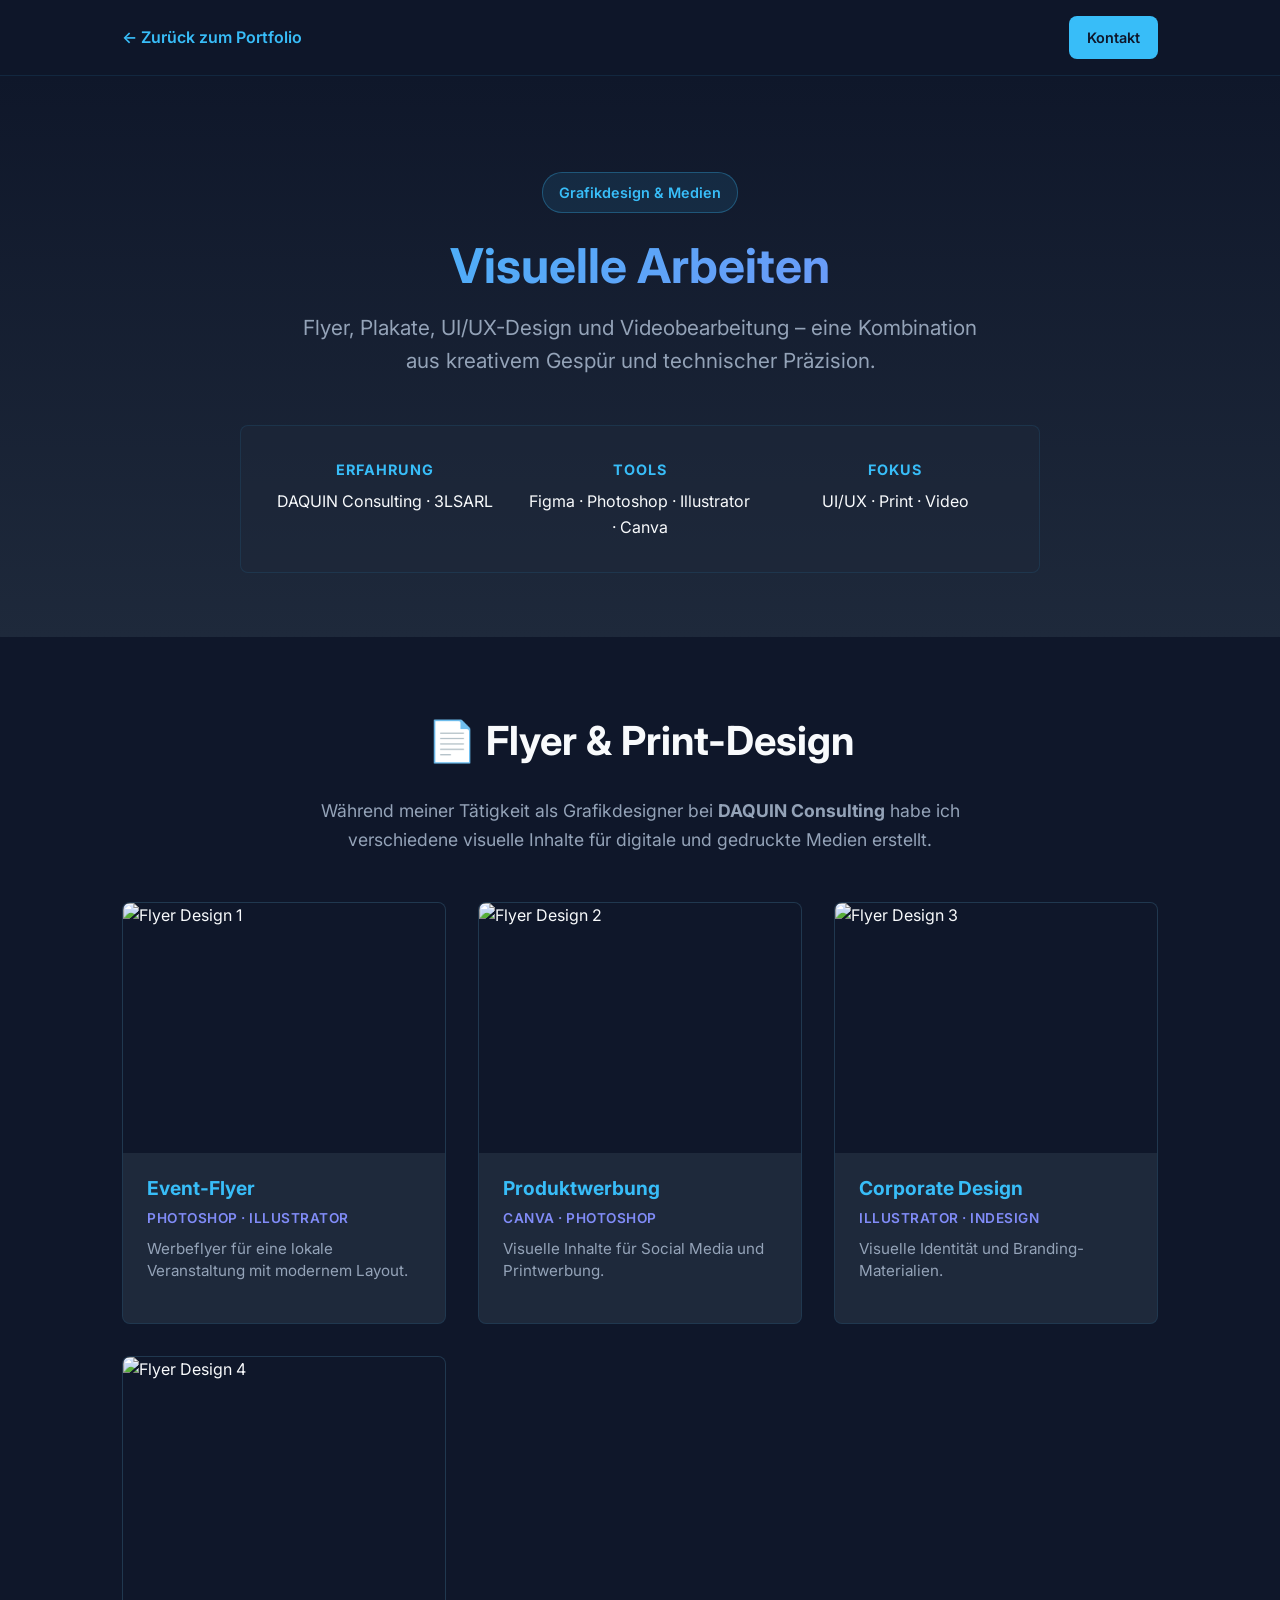
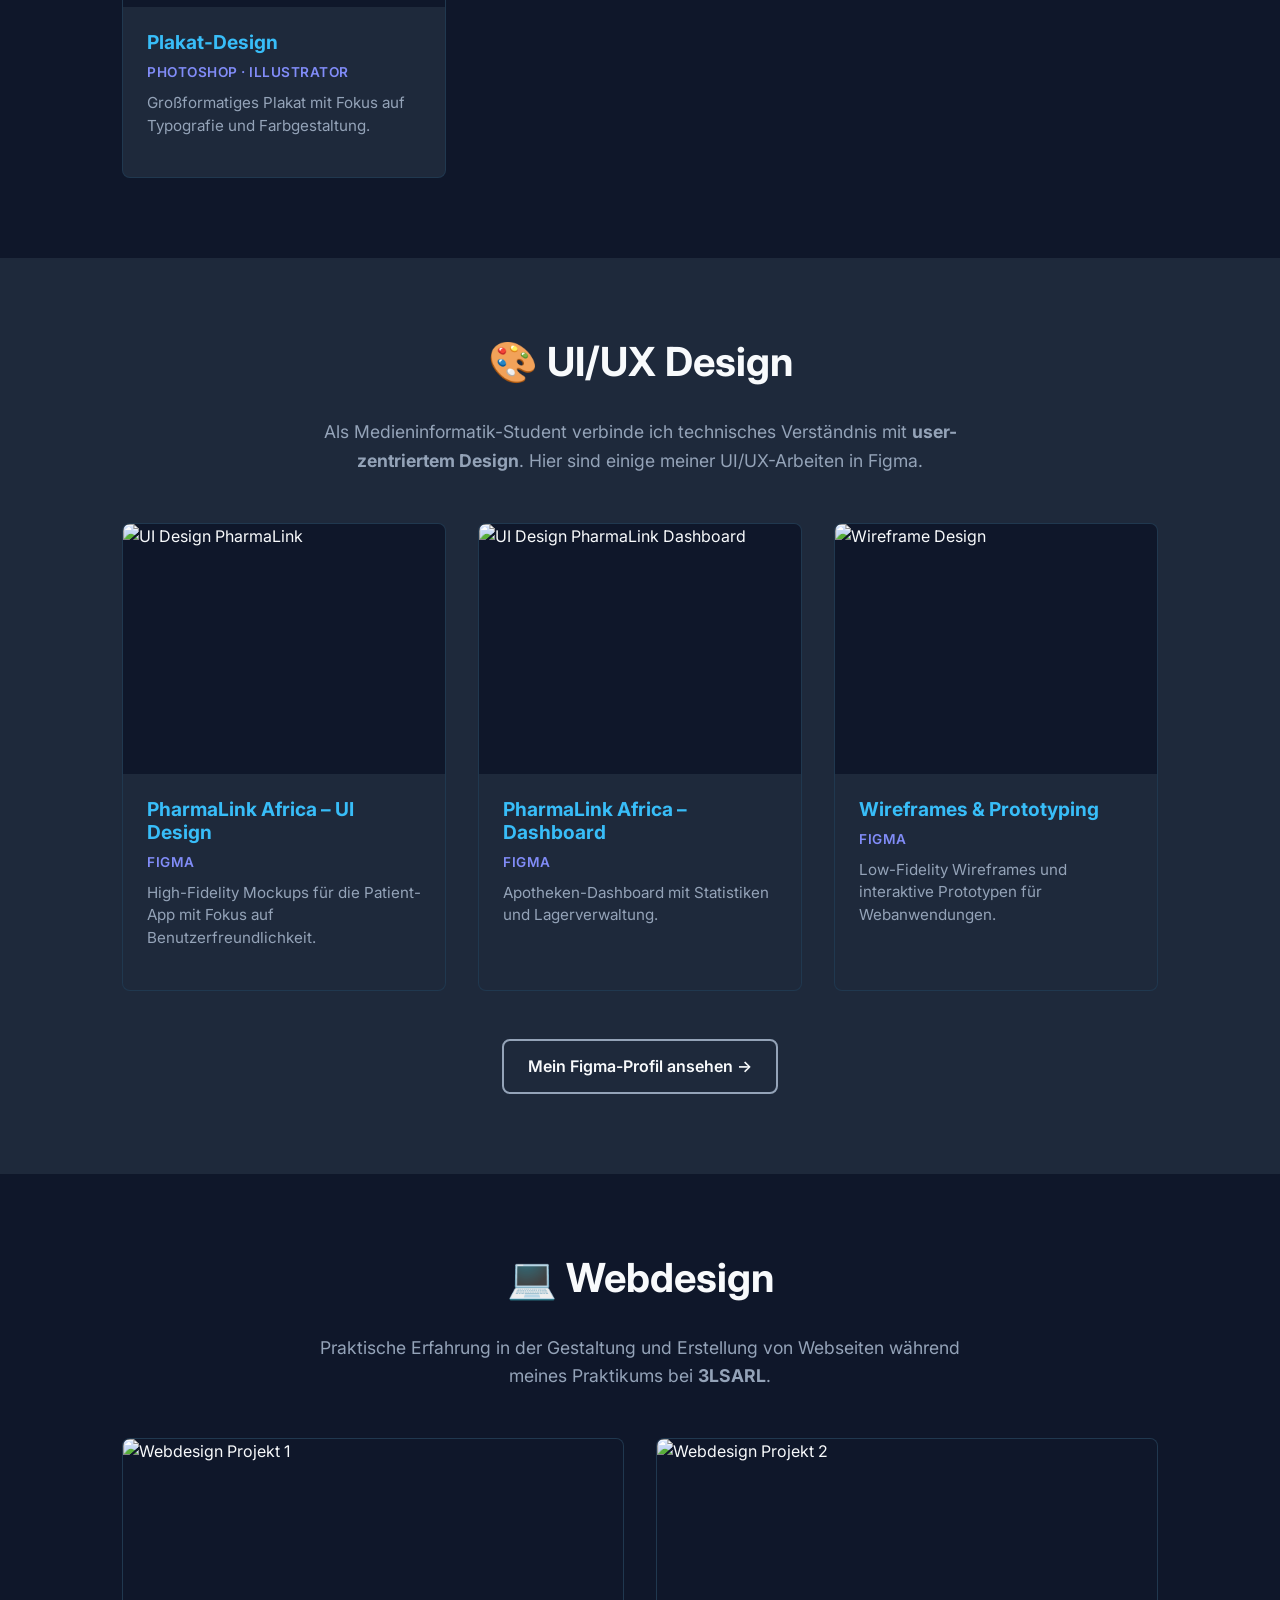
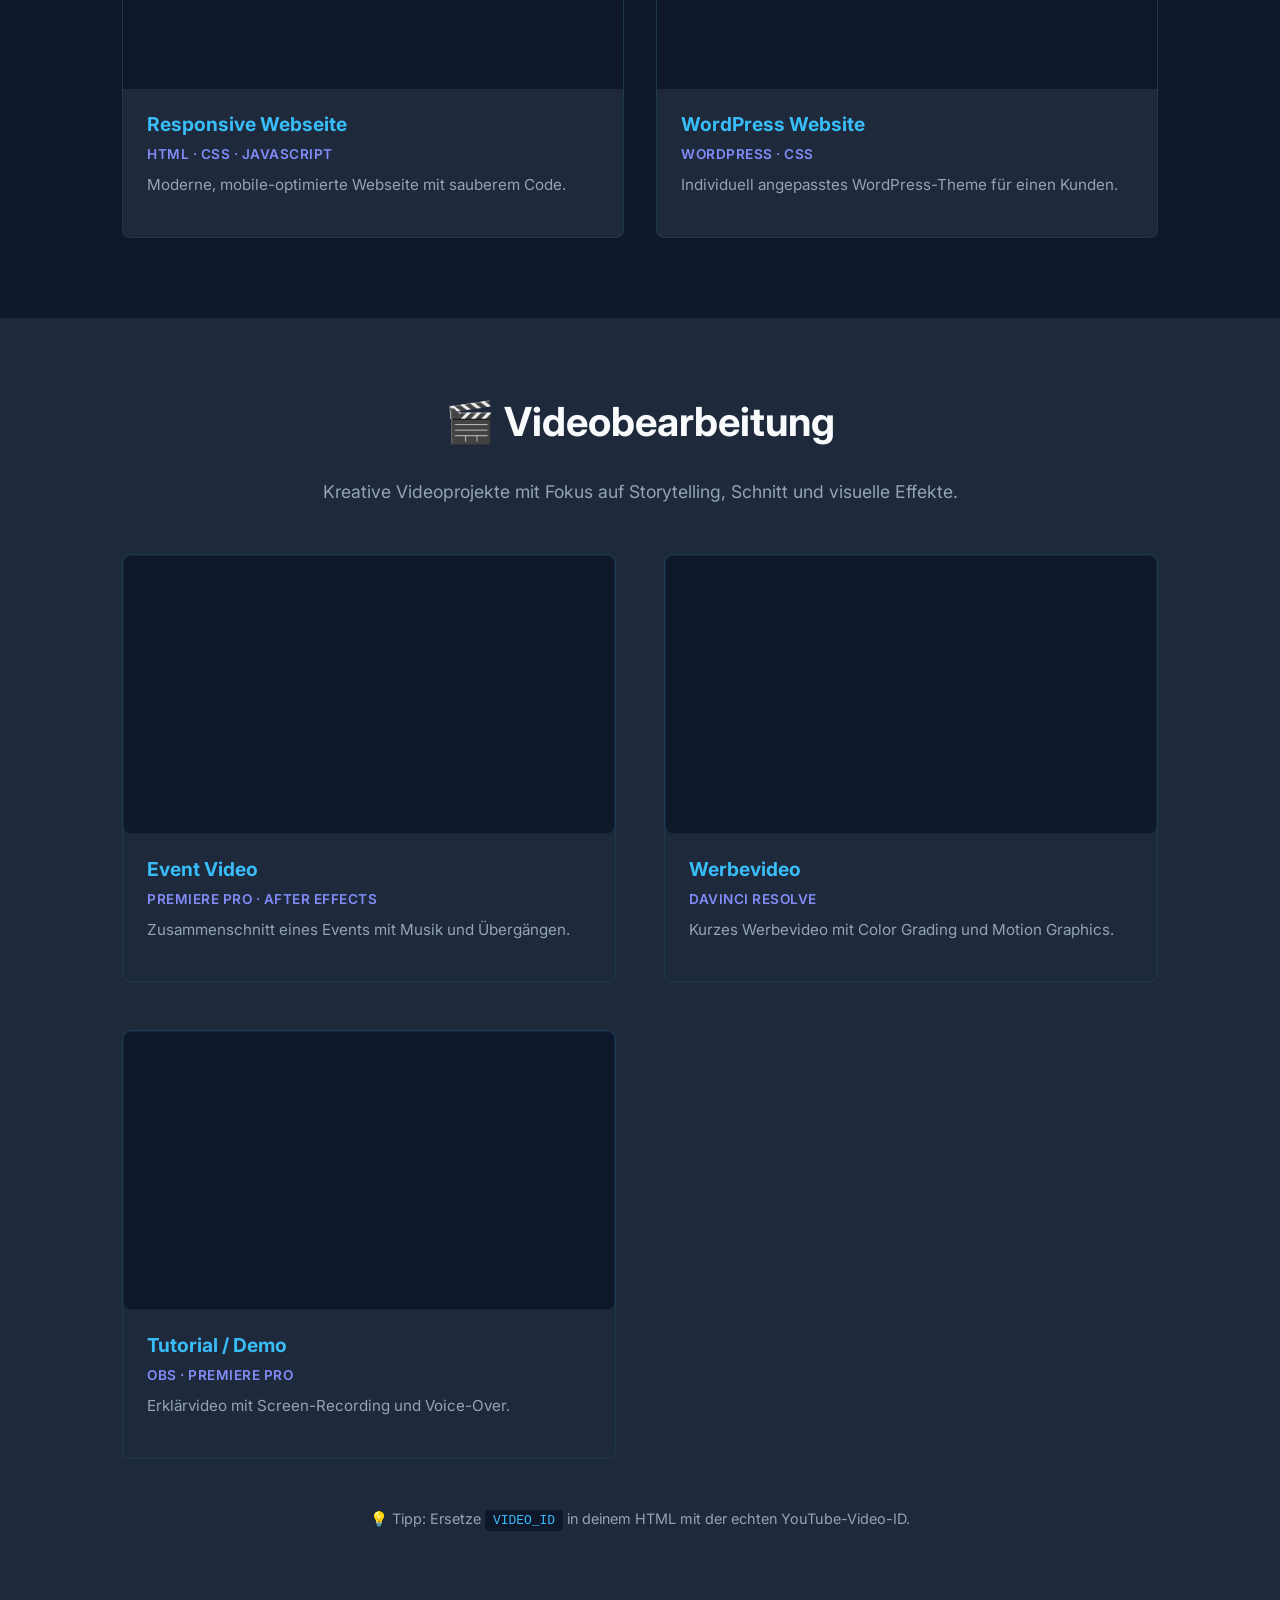
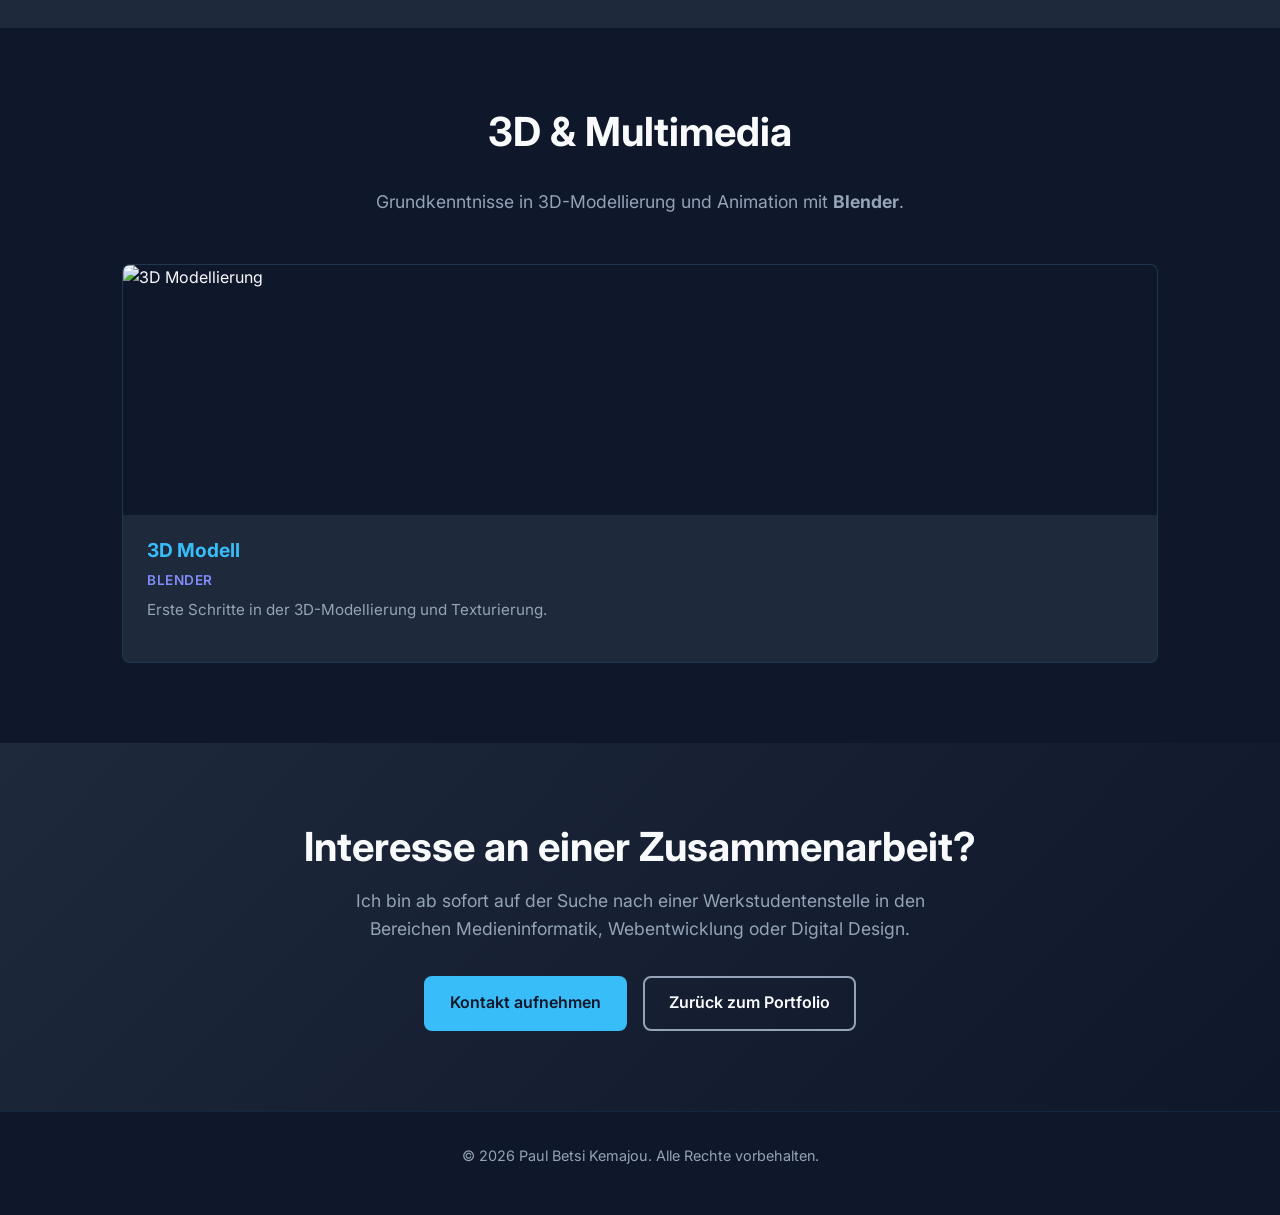
==== design.html @ 9833cc84 "feat: add design portfolio page with gallery and videos" ====
<!DOCTYPE html>
<html lang="de">
<head>
    <meta charset="UTF-8">
    <meta name="viewport" content="width=device-width, initial-scale=1.0">
    <title>Grafikdesign & Medien | Paul Betsi Kemajou</title>
    <meta name="description" content="Portfolio Grafikdesign, UI/UX und Videobearbeitung von Paul Betsi Kemajou.">
    
    <link rel="preconnect" href="https://fonts.googleapis.com">
    <link rel="preconnect" href="https://fonts.gstatic.com" crossorigin>
    <link href="https://fonts.googleapis.com/css2?family=Inter:wght@300;400;600;700&display=swap" rel="stylesheet">
    
    <link rel="stylesheet" href="assets/css/style.css">
    <link rel="stylesheet" href="assets/css/project.css">
</head>
<body>
    <!-- Navigation -->
    <nav class="project-nav">
        <div class="container nav-content">
            <a href="index.html" class="back-link">← Zurück zum Portfolio</a>
            <a href="index.html#kontakt" class="btn btn-small btn-primary">Kontakt</a>
        </div>
    </nav>

    <main>
        <!-- Hero Section -->
        <section class="project-hero">
            <div class="container">
                <span class="project-tag">Grafikdesign & Medien</span>
                <h1>Visuelle Arbeiten</h1>
                <p class="project-subtitle">
                    Flyer, Plakate, UI/UX-Design und Videobearbeitung – 
                    eine Kombination aus kreativem Gespür und technischer Präzision.
                </p>
                <div class="project-meta">
                    <div class="meta-item">
                        <strong>Erfahrung</strong>
                        <span>DAQUIN Consulting · 3LSARL</span>
                    </div>
                    <div class="meta-item">
                        <strong>Tools</strong>
                        <span>Figma · Photoshop · Illustrator · Canva</span>
                    </div>
                    <div class="meta-item">
                        <strong>Fokus</strong>
                        <span>UI/UX · Print · Video</span>
                    </div>
                </div>
            </div>
        </section>

        <!-- Section 1: Grafikdesign / Flyer -->
        <section class="project-section">
            <div class="container">
                <h2>📄 Flyer & Print-Design</h2>
                <p class="section-intro">
                    Während meiner Tätigkeit als Grafikdesigner bei <strong>DAQUIN Consulting</strong> 
                    habe ich verschiedene visuelle Inhalte für digitale und gedruckte Medien erstellt.
                </p>
                
                <div class="gallery-grid">
                    <!-- Flyer 1 -->
                    <div class="gallery-item">
                        <div class="gallery-image">
                            <img src="assets/images/design/flyer-1.jpg" alt="Flyer Design 1">
                        </div>
                        <div class="gallery-info">
                            <h3>Event-Flyer</h3>
                            <p class="gallery-tools">Photoshop · Illustrator</p>
                            <p class="gallery-desc">Werbeflyer für eine lokale Veranstaltung mit modernem Layout.</p>
                        </div>
                    </div>

                    <!-- Flyer 2 -->
                    <div class="gallery-item">
                        <div class="gallery-image">
                            <img src="assets/images/design/flyer-2.jpg" alt="Flyer Design 2">
                        </div>
                        <div class="gallery-info">
                            <h3>Produktwerbung</h3>
                            <p class="gallery-tools">Canva · Photoshop</p>
                            <p class="gallery-desc">Visuelle Inhalte für Social Media und Printwerbung.</p>
                        </div>
                    </div>

                    <!-- Flyer 3 -->
                    <div class="gallery-item">
                        <div class="gallery-image">
                            <img src="assets/images/design/flyer-3.jpg" alt="Flyer Design 3">
                        </div>
                        <div class="gallery-info">
                            <h3>Corporate Design</h3>
                            <p class="gallery-tools">Illustrator · InDesign</p>
                            <p class="gallery-desc">Visuelle Identität und Branding-Materialien.</p>
                        </div>
                    </div>

                    <!-- Flyer 4 -->
                    <div class="gallery-item">
                        <div class="gallery-image">
                            <img src="assets/images/design/flyer-4.jpg" alt="Flyer Design 4">
                        </div>
                        <div class="gallery-info">
                            <h3>Plakat-Design</h3>
                            <p class="gallery-tools">Photoshop · Illustrator</p>
                            <p class="gallery-desc">Großformatiges Plakat mit Fokus auf Typografie und Farbgestaltung.</p>
                        </div>
                    </div>
                </div>
            </div>
        </section>

        <!-- Section 2: UI/UX Design -->
        <section class="project-section bg-secondary">
            <div class="container">
                <h2>🎨 UI/UX Design</h2>
                <p class="section-intro">
                    Als Medieninformatik-Student verbinde ich technisches Verständnis mit 
                    <strong>user-zentriertem Design</strong>. Hier sind einige meiner UI/UX-Arbeiten in Figma.
                </p>

                <div class="gallery-grid">
                    <!-- UI Projet 1 -->
                    <div class="gallery-item">
                        <div class="gallery-image">
                            <img src="assets/images/design/ui-pharmalink-1.jpg" alt="UI Design PharmaLink">
                        </div>
                        <div class="gallery-info">
                            <h3>PharmaLink Africa – UI Design</h3>
                            <p class="gallery-tools">Figma</p>
                            <p class="gallery-desc">High-Fidelity Mockups für die Patient-App mit Fokus auf Benutzerfreundlichkeit.</p>
                        </div>
                    </div>

                    <!-- UI Projet 2 -->
                    <div class="gallery-item">
                        <div class="gallery-image">
                            <img src="assets/images/design/ui-pharmalink-2.jpg" alt="UI Design PharmaLink Dashboard">
                        </div>
                        <div class="gallery-info">
                            <h3>PharmaLink Africa – Dashboard</h3>
                            <p class="gallery-tools">Figma</p>
                            <p class="gallery-desc">Apotheken-Dashboard mit Statistiken und Lagerverwaltung.</p>
                        </div>
                    </div>

                    <!-- UI Projet 3 -->
                    <div class="gallery-item">
                        <div class="gallery-image">
                            <img src="assets/images/design/ui-wireframe.jpg" alt="Wireframe Design">
                        </div>
                        <div class="gallery-info">
                            <h3>Wireframes & Prototyping</h3>
                            <p class="gallery-tools">Figma</p>
                            <p class="gallery-desc">Low-Fidelity Wireframes und interaktive Prototypen für Webanwendungen.</p>
                        </div>
                    </div>
                </div>

                <div style="text-align: center; margin-top: 3rem;">
                    <a href="https://www.figma.com/@pbetsi" target="_blank" class="btn btn-outline">Mein Figma-Profil ansehen →</a>
                </div>
            </div>
        </section>

        <!-- Section 3: Webdesign -->
        <section class="project-section">
            <div class="container">
                <h2>💻 Webdesign</h2>
                <p class="section-intro">
                    Praktische Erfahrung in der Gestaltung und Erstellung von Webseiten 
                    während meines Praktikums bei <strong>3LSARL</strong>.
                </p>

                <div class="gallery-grid">
                    <!-- Web Projet 1 -->
                    <div class="gallery-item">
                        <div class="gallery-image">
                            <img src="assets/images/design/web-1.jpg" alt="Webdesign Projekt 1">
                        </div>
                        <div class="gallery-info">
                            <h3>Responsive Webseite</h3>
                            <p class="gallery-tools">HTML · CSS · JavaScript</p>
                            <p class="gallery-desc">Moderne, mobile-optimierte Webseite mit sauberem Code.</p>
                        </div>
                    </div>

                    <!-- Web Projet 2 -->
                    <div class="gallery-item">
                        <div class="gallery-image">
                            <img src="assets/images/design/web-2.jpg" alt="Webdesign Projekt 2">
                        </div>
                        <div class="gallery-info">
                            <h3>WordPress Website</h3>
                            <p class="gallery-tools">WordPress · CSS</p>
                            <p class="gallery-desc">Individuell angepasstes WordPress-Theme für einen Kunden.</p>
                        </div>
                    </div>
                </div>
            </div>
        </section>

        <!-- Section 4: Videobearbeitung -->
        <section class="project-section bg-secondary">
            <div class="container">
                <h2>🎬 Videobearbeitung</h2>
                <p class="section-intro">
                    Kreative Videoprojekte mit Fokus auf Storytelling, Schnitt und visuelle Effekte.
                </p>

                <div class="video-grid">
                    <!-- Vidéo 1 -->
                    <div class="video-item">
                        <div class="video-container">
                            <iframe 
                                src="https://www.youtube.com/embed/VIDEO_ID_1" 
                                title="Video Projekt 1"
                                frameborder="0" 
                                allow="accelerometer; autoplay; clipboard-write; encrypted-media; gyroscope; picture-in-picture" 
                                allowfullscreen>
                            </iframe>
                        </div>
                        <div class="video-info">
                            <h3>Event Video</h3>
                            <p class="video-tools">Premiere Pro · After Effects</p>
                            <p class="video-desc">Zusammenschnitt eines Events mit Musik und Übergängen.</p>
                        </div>
                    </div>

                    <!-- Vidéo 2 -->
                    <div class="video-item">
                        <div class="video-container">
                            <iframe 
                                src="https://www.youtube.com/embed/VIDEO_ID_2" 
                                title="Video Projekt 2"
                                frameborder="0" 
                                allow="accelerometer; autoplay; clipboard-write; encrypted-media; gyroscope; picture-in-picture" 
                                allowfullscreen>
                            </iframe>
                        </div>
                        <div class="video-info">
                            <h3>Werbevideo</h3>
                            <p class="video-tools">DaVinci Resolve</p>
                            <p class="video-desc">Kurzes Werbevideo mit Color Grading und Motion Graphics.</p>
                        </div>
                    </div>

                    <!-- Vidéo 3 -->
                    <div class="video-item">
                        <div class="video-container">
                            <iframe 
                                src="https://www.youtube.com/embed/VIDEO_ID_3" 
                                title="Video Projekt 3"
                                frameborder="0" 
                                allow="accelerometer; autoplay; clipboard-write; encrypted-media; gyroscope; picture-in-picture" 
                                allowfullscreen>
                            </iframe>
                        </div>
                        <div class="video-info">
                            <h3>Tutorial / Demo</h3>
                            <p class="video-tools">OBS · Premiere Pro</p>
                            <p class="video-desc">Erklärvideo mit Screen-Recording und Voice-Over.</p>
                        </div>
                    </div>
                </div>

                <div style="text-align: center; margin-top: 3rem;">
                    <p style="color: var(--color-text-secondary); font-size: 0.9rem;">
                        💡 Tipp: Ersetze <code style="background: var(--color-bg); padding: 0.2rem 0.5rem; border-radius: 4px;">VIDEO_ID</code> in deinem HTML mit der echten YouTube-Video-ID.
                    </p>
                </div>
            </div>
        </section>

        <!-- Section 5: 3D & Multimedia (Bonus) -->
        <section class="project-section">
            <div class="container">
                <h2> 3D & Multimedia</h2>
                <p class="section-intro">
                    Grundkenntnisse in 3D-Modellierung und Animation mit <strong>Blender</strong>.
                </p>

                <div class="gallery-grid">
                    <div class="gallery-item">
                        <div class="gallery-image">
                            <img src="assets/images/design/3d-1.jpg" alt="3D Modellierung">
                        </div>
                        <div class="gallery-info">
                            <h3>3D Modell</h3>
                            <p class="gallery-tools">Blender</p>
                            <p class="gallery-desc">Erste Schritte in der 3D-Modellierung und Texturierung.</p>
                        </div>
                    </div>
                </div>
            </div>
        </section>

        <!-- CTA Section -->
        <section class="project-section cta-section">
            <div class="container">
                <h2>Interesse an einer Zusammenarbeit?</h2>
                <p>
                    Ich bin ab sofort auf der Suche nach einer Werkstudentenstelle in den Bereichen 
                    Medieninformatik, Webentwicklung oder Digital Design.
                </p>
                <div class="cta-buttons">
                    <a href="index.html#kontakt" class="btn btn-primary">Kontakt aufnehmen</a>
                    <a href="index.html" class="btn btn-outline">Zurück zum Portfolio</a>
                </div>
            </div>
        </section>
    </main>

    <footer class="project-footer">
        <div class="container">
            <p>&copy; 2026 Paul Betsi Kemajou. Alle Rechte vorbehalten.</p>
        </div>
    </footer>
</body>
</html>
---- assets/css/style.css ----
/* ==========================================
   DESIGN SYSTEM - Variables
   ========================================== */
:root {
    --color-bg: #0f172a;
    --color-bg-secondary: #1e293b;
    --color-text: #f8fafc;
    --color-text-secondary: #94a3b8;
    --color-primary: #38bdf8;
    --color-primary-dark: #0ea5e9;
    --color-accent: #818cf8;
    --font-main: 'Inter', system-ui, -apple-system, sans-serif;
    --spacing-xs: 0.5rem;
    --spacing-sm: 1rem;
    --spacing-md: 2rem;
    --spacing-lg: 4rem;
    --border-radius: 8px;
    --transition: all 0.3s ease;
}

/* ==========================================
   RESET & BASE
   ========================================== */
* {
    margin: 0;
    padding: 0;
    box-sizing: border-box;
}

html {
    scroll-behavior: smooth;
}

body {
    font-family: var(--font-main);
    background-color: var(--color-bg);
    color: var(--color-text);
    line-height: 1.6;
    font-size: 16px;
}

/* ==========================================
   TYPOGRAPHY
   ========================================== */
h1, h2, h3 {
    font-weight: 700;
    line-height: 1.2;
    margin-bottom: var(--spacing-sm);
}

h1 {
    font-size: 3rem;
    background: linear-gradient(135deg, var(--color-primary), var(--color-accent));
    -webkit-background-clip: text;
    -webkit-text-fill-color: transparent;
    background-clip: text;
}

h2 {
    font-size: 2.5rem;
    margin-bottom: var(--spacing-md);
    text-align: center;
}

h3 {
    font-size: 1.5rem;
}

p {
    margin-bottom: var(--spacing-sm);
    color: var(--color-text-secondary);
}

/* ==========================================
   LAYOUT
   ========================================== */
.container {
    max-width: 1100px;
    margin: 0 auto;
    padding: 0 var(--spacing-md);
}

.section {
    min-height: 100vh;
    padding: var(--spacing-lg) 0;
    display: flex;
    align-items: center;
}

/* ==========================================
   HERO SECTION
   ========================================== */
#hero {
    text-align: center;
}

.subtitle {
    font-size: 1.5rem;
    color: var(--color-primary);
    margin-bottom: var(--spacing-sm);
    font-weight: 600;
}

.description {
    font-size: 1.1rem;
    max-width: 600px;
    margin: 0 auto var(--spacing-md);
}

.cta-buttons {
    display: flex;
    gap: var(--spacing-sm);
    justify-content: center;
    margin-top: var(--spacing-md);
}

/* ==========================================
   BUTTONS
   ========================================== */
.btn {
    display: inline-block;
    padding: 0.8rem 1.5rem;
    border-radius: var(--border-radius);
    text-decoration: none;
    font-weight: 600;
    transition: var(--transition);
    cursor: pointer;
    border: 2px solid transparent;
}

.btn-primary {
    background-color: var(--color-primary);
    color: var(--color-bg);
}

.btn-primary:hover {
    background-color: var(--color-primary-dark);
    transform: translateY(-2px);
}

.btn-secondary {
    border-color: var(--color-primary);
    color: var(--color-primary);
}

.btn-secondary:hover {
    background-color: var(--color-primary);
    color: var(--color-bg);
    transform: translateY(-2px);
}

.btn-outline {
    border-color: var(--color-text-secondary);
    color: var(--color-text);
}

.btn-outline:hover {
    border-color: var(--color-primary);
    color: var(--color-primary);
}

.btn-small {
    padding: 0.5rem 1rem;
    font-size: 0.9rem;
}

/* ==========================================
   ABOUT SECTION
   ========================================== */
.about-content {
    max-width: 800px;
    margin: 0 auto;
    text-align: center;
}

.about-content p {
    font-size: 1.1rem;
    margin-bottom: var(--spacing-sm);
}

/* ==========================================
   PROJECTS SECTION
   ========================================== */
.projects-grid {
    display: grid;
    grid-template-columns: repeat(auto-fit, minmax(300px, 1fr));
    gap: var(--spacing-md);
    margin-top: var(--spacing-md);
}

.project-card {
    background-color: var(--color-bg-secondary);
    padding: var(--spacing-md);
    border-radius: var(--border-radius);
    border: 1px solid rgba(56, 189, 248, 0.1);
    transition: var(--transition);
}

.project-card:hover {
    transform: translateY(-5px);
    border-color: var(--color-primary);
    box-shadow: 0 10px 30px rgba(56, 189, 248, 0.2);
}

.project-card h3 {
    color: var(--color-primary);
    margin-bottom: var(--spacing-xs);
}

.project-tech {
    font-size: 0.9rem;
    color: var(--color-accent);
    margin-bottom: var(--spacing-sm);
    font-weight: 600;
}

.project-features {
    list-style: none;
    margin: var(--spacing-sm) 0;
}

.project-features li {
    padding: 0.3rem 0;
    padding-left: 1.5rem;
    position: relative;
    color: var(--color-text-secondary);
}

.project-features li:before {
    content: "▹";
    position: absolute;
    left: 0;
    color: var(--color-primary);
}

.project-links {
    display: flex;
    gap: var(--spacing-xs);
    margin-top: var(--spacing-sm);
}

/* ==========================================
   SKILLS SECTION
   ========================================== */
.skills-grid {
    display: grid;
    grid-template-columns: repeat(auto-fit, minmax(200px, 1fr));
    gap: var(--spacing-md);
    margin-top: var(--spacing-md);
}

.skill-category {
    background-color: var(--color-bg-secondary);
    padding: var(--spacing-md);
    border-radius: var(--border-radius);
}

.skill-category h3 {
    font-size: 1.2rem;
    margin-bottom: var(--spacing-sm);
    color: var(--color-primary);
}

.skill-tags {
    display: flex;
    flex-wrap: wrap;
    gap: var(--spacing-xs);
}

.skill-tag {
    background-color: rgba(56, 189, 248, 0.1);
    color: var(--color-primary);
    padding: 0.4rem 0.8rem;
    border-radius: 20px;
    font-size: 0.85rem;
    font-weight: 600;
    border: 1px solid rgba(56, 189, 248, 0.2);
}

/* ==========================================
   CONTACT SECTION
   ========================================== */
.contact-info {
    max-width: 600px;
    margin: 0 auto;
    text-align: center;
}

.contact-info p {
    font-size: 1.1rem;
    margin-bottom: var(--spacing-sm);
}

.contact-info strong {
    color: var(--color-primary);
}

.social-links {
    display: flex;
    gap: var(--spacing-sm);
    justify-content: center;
    margin-top: var(--spacing-md);
}

/* ==========================================
   RESPONSIVE
   ========================================== */
@media (max-width: 768px) {
    h1 {
        font-size: 2rem;
    }
    
    h2 {
        font-size: 1.8rem;
    }
    
    .subtitle {
        font-size: 1.2rem;
    }
    
    .cta-buttons {
        flex-direction: column;
        align-items: center;
    }
    
    .section {
        padding: var(--spacing-md) 0;
        min-height: auto;
    }
}
/* ==========================================
   ABOUT SECTION (Mise à jour avec photo)
   ========================================== */
.about-content {
    display: flex;
    align-items: center;
    justify-content: center;
    gap: 3rem;
    max-width: 900px;
    margin: 0 auto;
    text-align: left;
}

.about-image img {
    width: 250px;
    height: 250px;
    object-fit: cover;
    object-position: top center;  /* ← AJOUTER CETTE LIGNE */
    border-radius: 50%;
    border: 4px solid var(--color-primary);
    box-shadow: 0 10px 30px rgba(56, 189, 248, 0.2);
}

.about-text {
    flex: 1;
}

.about-text p {
    font-size: 1.1rem;
    margin-bottom: 1rem;
    color: var(--color-text-secondary);
}

/* ==========================================
   FOOTER
   ========================================== */
.main-footer {
    padding: 2rem 0;
    text-align: center;
    border-top: 1px solid rgba(56, 189, 248, 0.1);
    background-color: var(--color-bg);
}

.main-footer p {
    color: var(--color-text-secondary);
    font-size: 0.9rem;
    margin: 0;
}

/* ==========================================
   RESPONSIVE (Mise à jour)
   ========================================== */
@media (max-width: 768px) {
    .about-content {
        flex-direction: column;
        text-align: center;
    }
}
---- assets/css/project.css ----
/* ==========================================
   PHARMALINK PROJECT PAGE - STYLES
   ========================================== */

/* Navigation */
.project-nav {
    position: sticky;
    top: 0;
    background-color: rgba(15, 23, 42, 0.95);
    backdrop-filter: blur(10px);
    padding: 1rem 0;
    z-index: 100;
    border-bottom: 1px solid rgba(56, 189, 248, 0.1);
}

.nav-content {
    display: flex;
    justify-content: space-between;
    align-items: center;
}

.back-link {
    color: var(--color-primary);
    text-decoration: none;
    font-weight: 600;
    transition: var(--transition);
}

.back-link:hover {
    color: var(--color-text);
}

/* Hero Section */
.project-hero {
    padding: 6rem 0 4rem;
    text-align: center;
    background: linear-gradient(180deg, var(--color-bg) 0%, var(--color-bg-secondary) 100%);
}

.project-tag {
    display: inline-block;
    background-color: rgba(56, 189, 248, 0.1);
    color: var(--color-primary);
    padding: 0.5rem 1rem;
    border-radius: 20px;
    font-size: 0.9rem;
    font-weight: 600;
    margin-bottom: 1.5rem;
    border: 1px solid rgba(56, 189, 248, 0.3);
}

.project-subtitle {
    font-size: 1.3rem;
    max-width: 700px;
    margin: 1rem auto 3rem;
    color: var(--color-text-secondary);
}

.project-meta {
    display: grid;
    grid-template-columns: repeat(auto-fit, minmax(200px, 1fr));
    gap: 2rem;
    max-width: 800px;
    margin: 0 auto;
    padding: 2rem;
    background-color: rgba(30, 41, 59, 0.5);
    border-radius: var(--border-radius);
    border: 1px solid rgba(56, 189, 248, 0.1);
}

.meta-item {
    text-align: center;
}

.meta-item strong {
    display: block;
    color: var(--color-primary);
    font-size: 0.9rem;
    text-transform: uppercase;
    letter-spacing: 1px;
    margin-bottom: 0.5rem;
}

.meta-item span {
    color: var(--color-text);
    font-size: 1rem;
}

/* Sections */
.project-section {
    padding: 5rem 0;
}

.bg-secondary {
    background-color: var(--color-bg-secondary);
}

.section-intro {
    text-align: center;
    max-width: 700px;
    margin: 0 auto 3rem;
    font-size: 1.1rem;
}

/* Problem Section */
.problem-grid {
    display: grid;
    grid-template-columns: repeat(auto-fit, minmax(280px, 1fr));
    gap: 2rem;
    margin-top: 3rem;
}

.problem-card {
    background-color: var(--color-bg-secondary);
    padding: 2rem;
    border-radius: var(--border-radius);
    border-left: 4px solid var(--color-primary);
}

.problem-card h3 {
    color: var(--color-primary);
    margin-bottom: 1rem;
}

/* Features Grid */
.features-grid {
    display: grid;
    grid-template-columns: repeat(auto-fit, minmax(300px, 1fr));
    gap: 2rem;
    margin-top: 3rem;
}

.feature-card {
    background-color: var(--color-bg);
    padding: 2rem;
    border-radius: var(--border-radius);
    border: 1px solid rgba(56, 189, 248, 0.1);
    transition: var(--transition);
}

.feature-card:hover {
    transform: translateY(-5px);
    border-color: var(--color-primary);
    box-shadow: 0 10px 30px rgba(56, 189, 248, 0.1);
}

.feature-icon {
    font-size: 2.5rem;
    margin-bottom: 1rem;
}

.feature-card h3 {
    color: var(--color-primary);
    margin-bottom: 1rem;
}

/* Tech Stack */
.tech-stack {
    display: grid;
    grid-template-columns: repeat(auto-fit, minmax(250px, 1fr));
    gap: 2rem;
    margin-top: 3rem;
}

.tech-category {
    background-color: var(--color-bg-secondary);
    padding: 2rem;
    border-radius: var(--border-radius);
}

.tech-category h3 {
    color: var(--color-primary);
    margin-bottom: 1.5rem;
    font-size: 1.2rem;
}

.tech-tags {
    display: flex;
    flex-wrap: wrap;
    gap: 0.8rem;
}

.tech-tag {
    background-color: rgba(56, 189, 248, 0.1);
    color: var(--color-primary);
    padding: 0.5rem 1rem;
    border-radius: 20px;
    font-size: 0.9rem;
    font-weight: 600;
    border: 1px solid rgba(56, 189, 248, 0.2);
}

/* Process Steps */
.process-steps {
    display: grid;
    grid-template-columns: repeat(auto-fit, minmax(220px, 1fr));
    gap: 2rem;
    margin-top: 3rem;
}

.step {
    text-align: center;
    padding: 2rem;
    background-color: var(--color-bg);
    border-radius: var(--border-radius);
    position: relative;
}

.step-number {
    display: inline-block;
    width: 50px;
    height: 50px;
    line-height: 50px;
    background-color: var(--color-primary);
    color: var(--color-bg);
    border-radius: 50%;
    font-size: 1.5rem;
    font-weight: 700;
    margin-bottom: 1rem;
}

.step h3 {
    color: var(--color-primary);
    margin-bottom: 1rem;
}

/* Design Showcase */
.design-showcase {
    display: grid;
    grid-template-columns: repeat(auto-fit, minmax(300px, 1fr));
    gap: 2rem;
    margin-top: 3rem;
}

.showcase-item {
    text-align: center;
}

.placeholder-image {
    background: linear-gradient(135deg, var(--color-bg-secondary), var(--color-bg));
    border: 2px dashed rgba(56, 189, 248, 0.3);
    border-radius: var(--border-radius);
    padding: 4rem 2rem;
    margin-bottom: 1rem;
    transition: var(--transition);
}

.placeholder-image:hover {
    border-color: var(--color-primary);
}

.placeholder-image span {
    color: var(--color-text-secondary);
    font-size: 1.1rem;
}

/* Code Examples */
.code-examples {
    display: grid;
    gap: 2rem;
    margin-top: 3rem;
}

.code-card {
    background-color: var(--color-bg-secondary);
    padding: 2rem;
    border-radius: var(--border-radius);
    border: 1px solid rgba(56, 189, 248, 0.1);
}

.code-card h3 {
    color: var(--color-primary);
    margin-bottom: 1rem;
}

.code-block {
    background-color: var(--color-bg);
    padding: 1.5rem;
    border-radius: var(--border-radius);
    overflow-x: auto;
    margin-top: 1rem;
    border-left: 3px solid var(--color-primary);
}

.code-block code {
    font-family: 'Courier New', monospace;
    font-size: 0.9rem;
    color: var(--color-text);
    line-height: 1.6;
}

/* Challenges */
.challenges-grid {
    display: grid;
    gap: 2rem;
    margin-top: 3rem;
}

.challenge-card {
    background-color: var(--color-bg);
    padding: 2rem;
    border-radius: var(--border-radius);
    border-left: 4px solid var(--color-accent);
}

.challenge-card h3 {
    color: var(--color-accent);
    margin: 1.5rem 0 0.5rem;
}

.challenge-card h3:first-child {
    margin-top: 0;
}

/* Results */
.results-grid {
    display: grid;
    grid-template-columns: repeat(auto-fit, minmax(150px, 1fr));
    gap: 2rem;
    margin-top: 3rem;
    text-align: center;
}

.result-item {
    display: flex;
    flex-direction: column;
    gap: 0.5rem;
}

.result-number {
    font-size: 3rem;
    font-weight: 700;
    color: var(--color-primary);
}

.result-label {
    color: var(--color-text-secondary);
    font-size: 1rem;
}

.next-steps {
    list-style: none;
    margin-top: 1.5rem;
}

.next-steps li {
    padding: 0.8rem 0;
    padding-left: 1rem;
    border-bottom: 1px solid rgba(56, 189, 248, 0.1);
    color: var(--color-text-secondary);
}

.next-steps li:last-child {
    border-bottom: none;
}

/* CTA Section */
.cta-section {
    text-align: center;
    background: linear-gradient(135deg, var(--color-bg-secondary), var(--color-bg));
}

.cta-section h2 {
    margin-bottom: 1rem;
}

.cta-section p {
    max-width: 600px;
    margin: 0 auto 2rem;
    font-size: 1.1rem;
}

/* Footer */
.project-footer {
    padding: 2rem 0;
    text-align: center;
    border-top: 1px solid rgba(56, 189, 248, 0.1);
}

.project-footer p {
    color: var(--color-text-secondary);
    font-size: 0.9rem;
}

/* Responsive */
@media (max-width: 768px) {
    .project-hero {
        padding: 4rem 0 2rem;
    }
    
    .project-section {
        padding: 3rem 0;
    }
    
    .project-meta {
        grid-template-columns: 1fr;
    }
    
    .result-number {
        font-size: 2rem;
    }
}
/* ==========================================
   DESIGN PAGE - GALERIE & VIDÉOS
   ========================================== */

/* Galerie Grid */
.gallery-grid {
    display: grid;
    grid-template-columns: repeat(auto-fit, minmax(280px, 1fr));
    gap: 2rem;
    margin-top: 3rem;
}

.gallery-item {
    background-color: var(--color-bg-secondary);
    border-radius: var(--border-radius);
    overflow: hidden;
    border: 1px solid rgba(56, 189, 248, 0.1);
    transition: var(--transition);
}

.gallery-item:hover {
    transform: translateY(-5px);
    border-color: var(--color-primary);
    box-shadow: 0 10px 30px rgba(56, 189, 248, 0.2);
}

.gallery-image {
    width: 100%;
    height: 250px;
    overflow: hidden;
    background-color: var(--color-bg);
}

.gallery-image img {
    width: 100%;
    height: 100%;
    object-fit: cover;
    transition: transform 0.4s ease;
}

.gallery-item:hover .gallery-image img {
    transform: scale(1.05);
}

.gallery-info {
    padding: 1.5rem;
}

.gallery-info h3 {
    color: var(--color-primary);
    margin-bottom: 0.5rem;
    font-size: 1.2rem;
}

.gallery-tools {
    color: var(--color-accent);
    font-size: 0.85rem;
    font-weight: 600;
    margin-bottom: 0.5rem;
    text-transform: uppercase;
    letter-spacing: 0.5px;
}

.gallery-desc {
    color: var(--color-text-secondary);
    font-size: 0.95rem;
    line-height: 1.5;
}

/* Vidéos */
.video-grid {
    display: grid;
    grid-template-columns: repeat(auto-fit, minmax(350px, 1fr));
    gap: 3rem;
    margin-top: 3rem;
}

.video-container {
    position: relative;
    padding-bottom: 56.25%; /* Ratio 16:9 */
    height: 0;
    overflow: hidden;
    border-radius: var(--border-radius);
    background-color: var(--color-bg);
    border: 1px solid rgba(56, 189, 248, 0.1);
}

.video-container iframe {
    position: absolute;
    top: 0;
    left: 0;
    width: 100%;
    height: 100%;
    border: none;
}

.video-item {
    background-color: var(--color-bg-secondary);
    border-radius: var(--border-radius);
    overflow: hidden;
    border: 1px solid rgba(56, 189, 248, 0.1);
    transition: var(--transition);
}

.video-item:hover {
    transform: translateY(-5px);
    border-color: var(--color-primary);
    box-shadow: 0 10px 30px rgba(56, 189, 248, 0.2);
}

.video-info {
    padding: 1.5rem;
}

.video-info h3 {
    color: var(--color-primary);
    margin-bottom: 0.5rem;
    font-size: 1.2rem;
}

.video-tools {
    color: var(--color-accent);
    font-size: 0.85rem;
    font-weight: 600;
    margin-bottom: 0.5rem;
    text-transform: uppercase;
    letter-spacing: 0.5px;
}

.video-desc {
    color: var(--color-text-secondary);
    font-size: 0.95rem;
    line-height: 1.5;
}

/* Code inline pour les tips */
code {
    font-family: 'Courier New', monospace;
    font-size: 0.9em;
    color: var(--color-primary);
}

/* Responsive */
@media (max-width: 768px) {
    .gallery-grid {
        grid-template-columns: 1fr;
    }
    
    .video-grid {
        grid-template-columns: 1fr;
    }
    
    .gallery-image {
        height: 200px;
    }
}
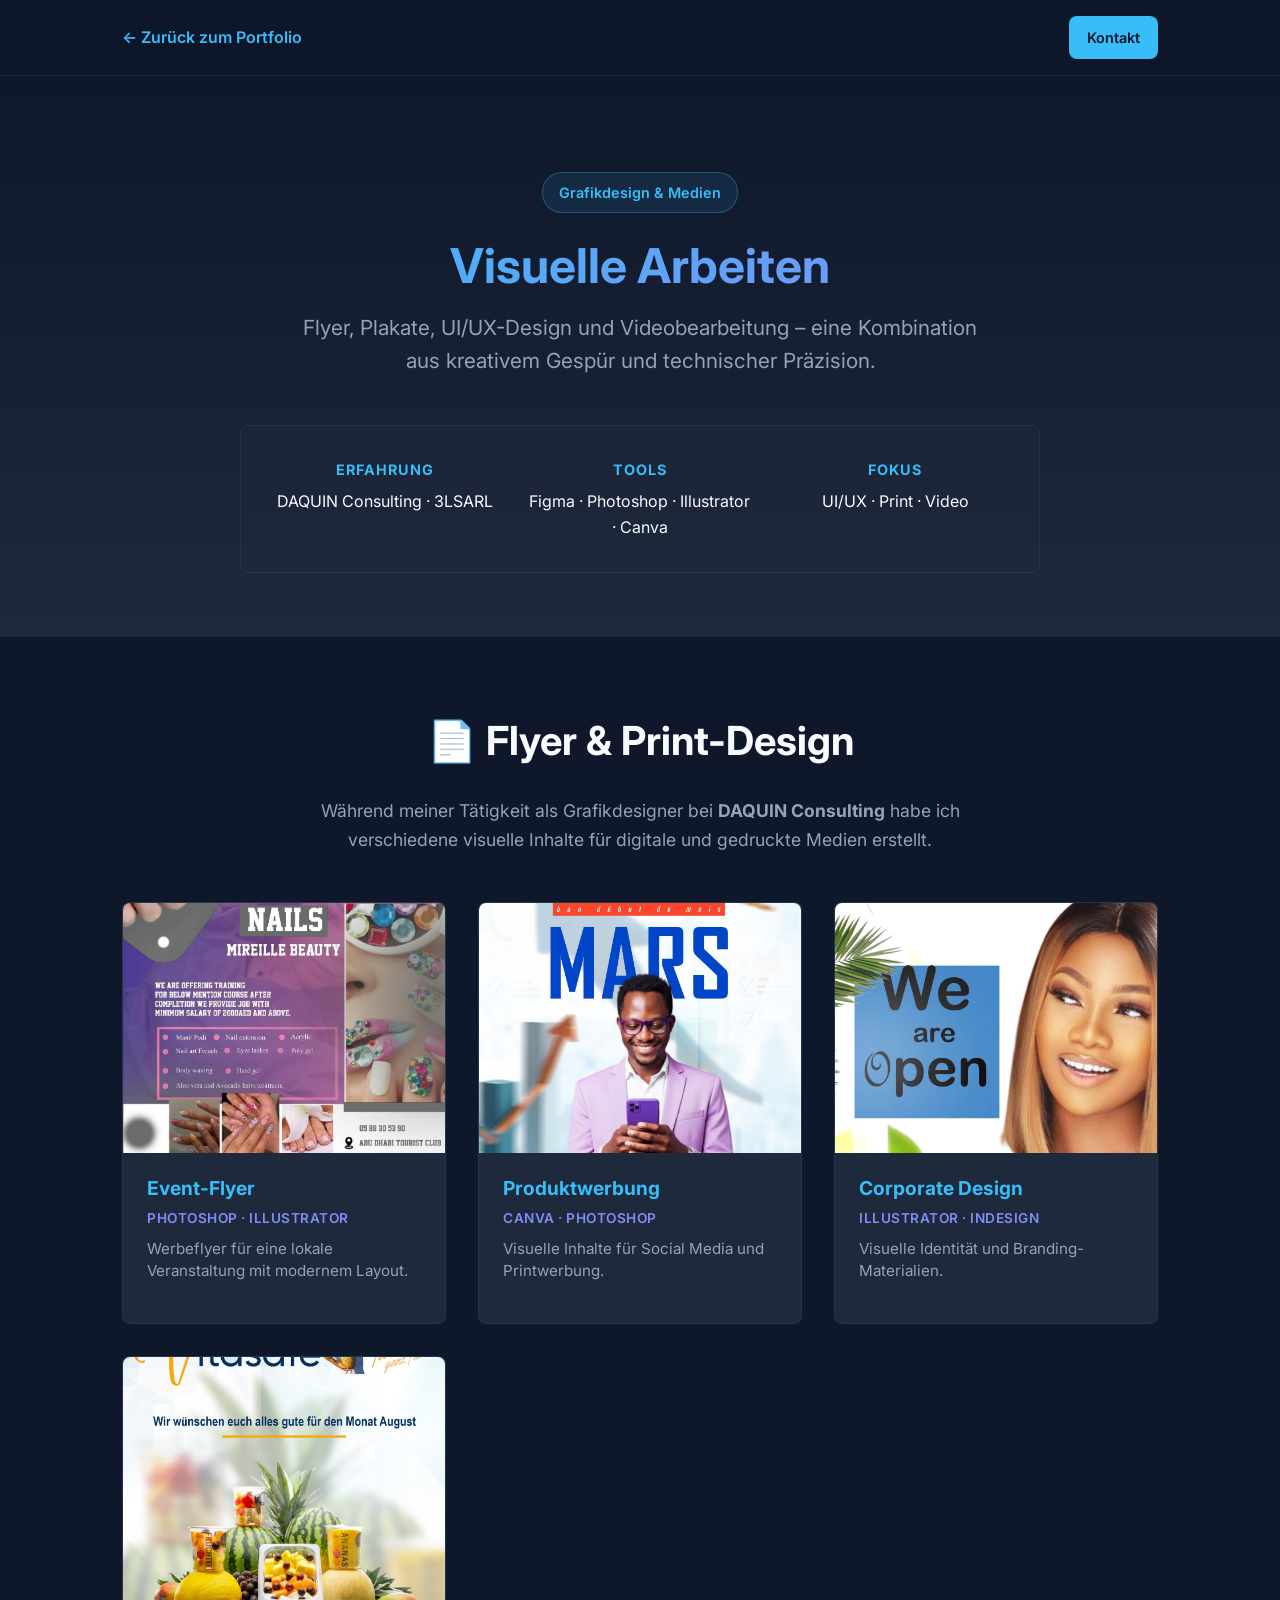
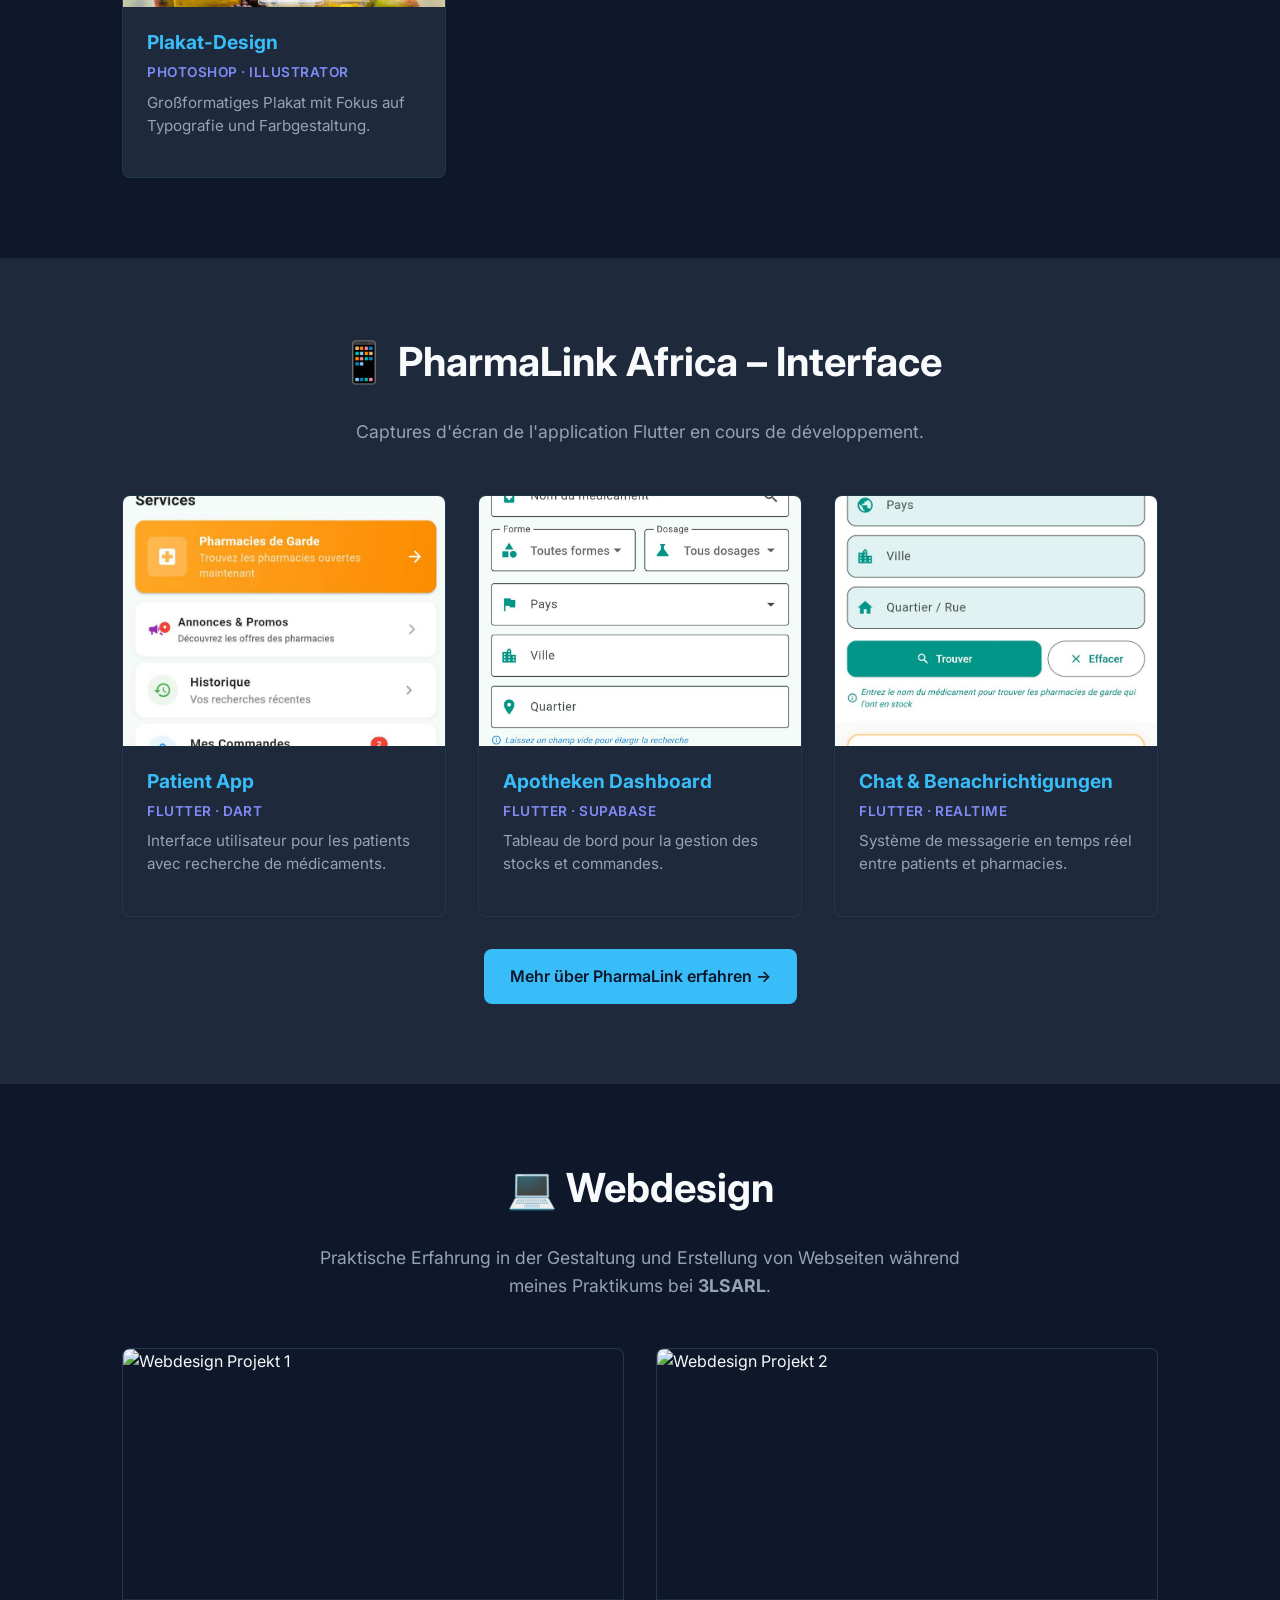
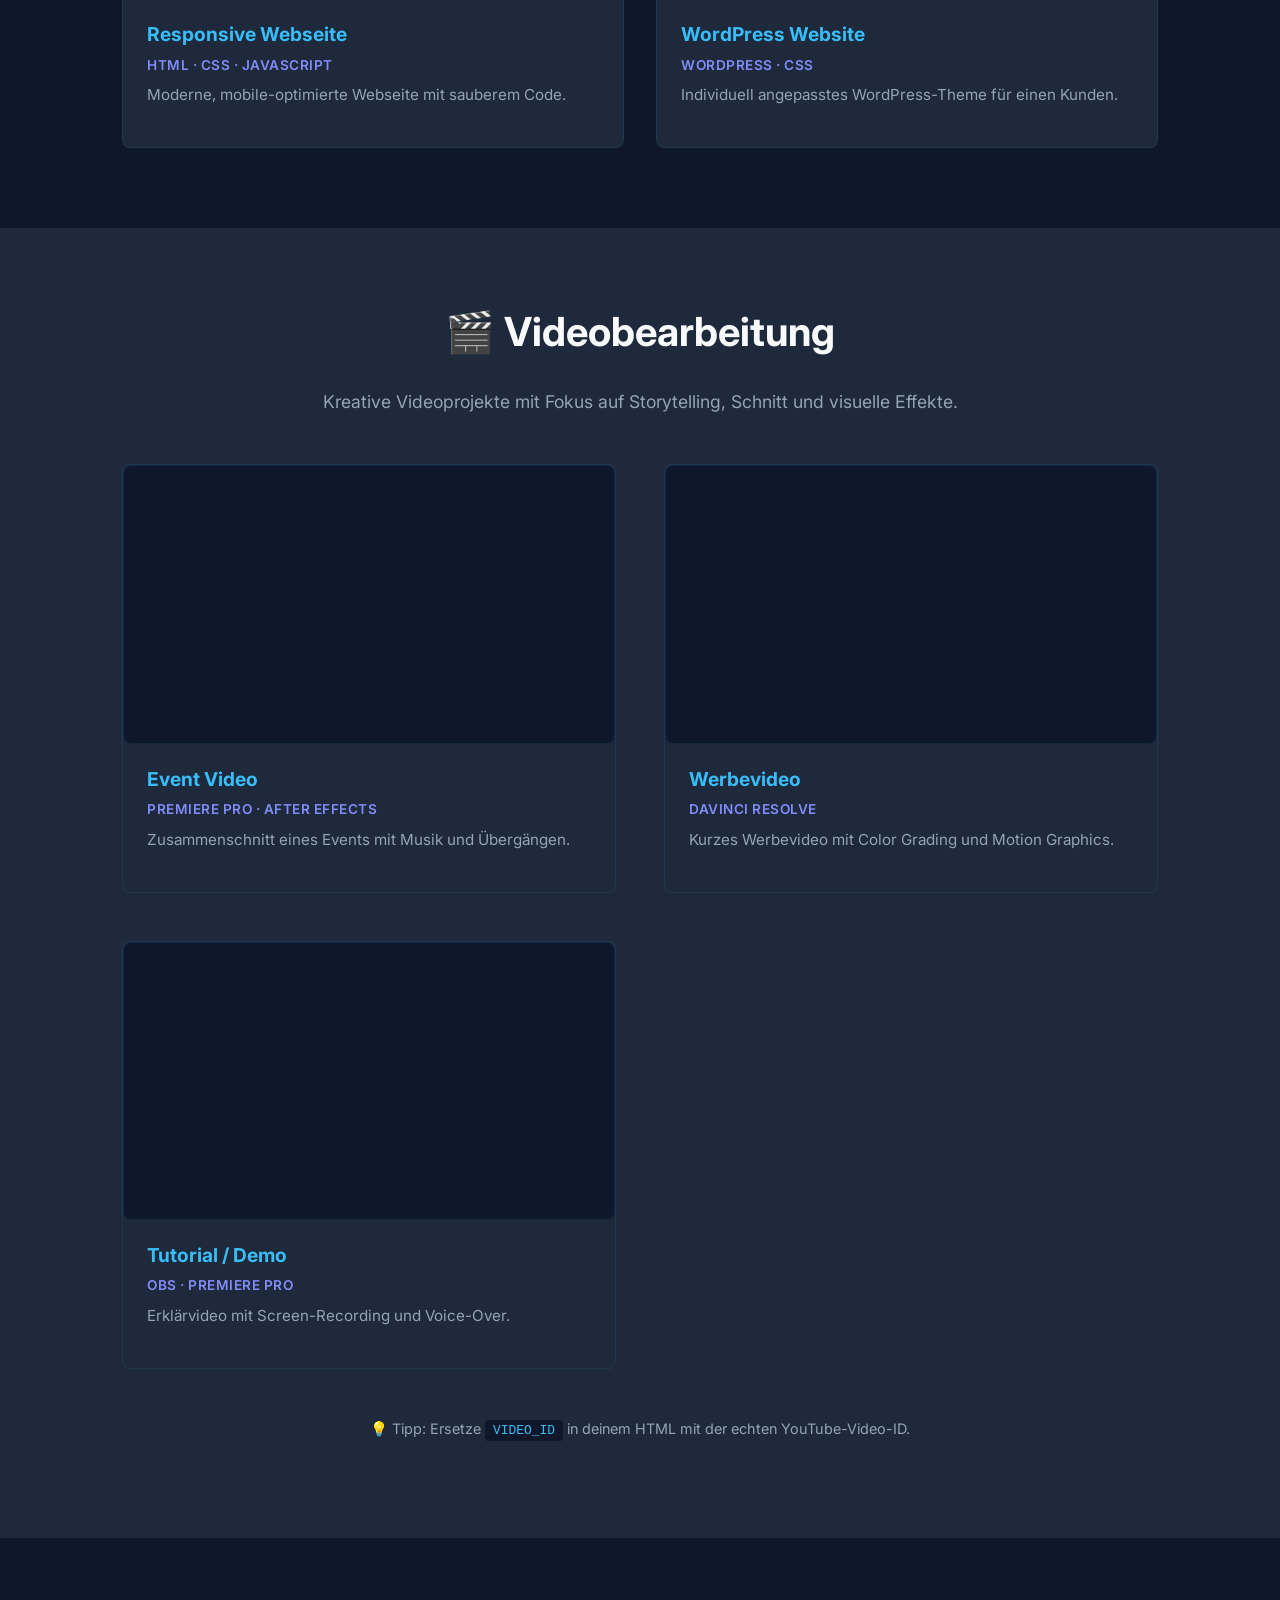
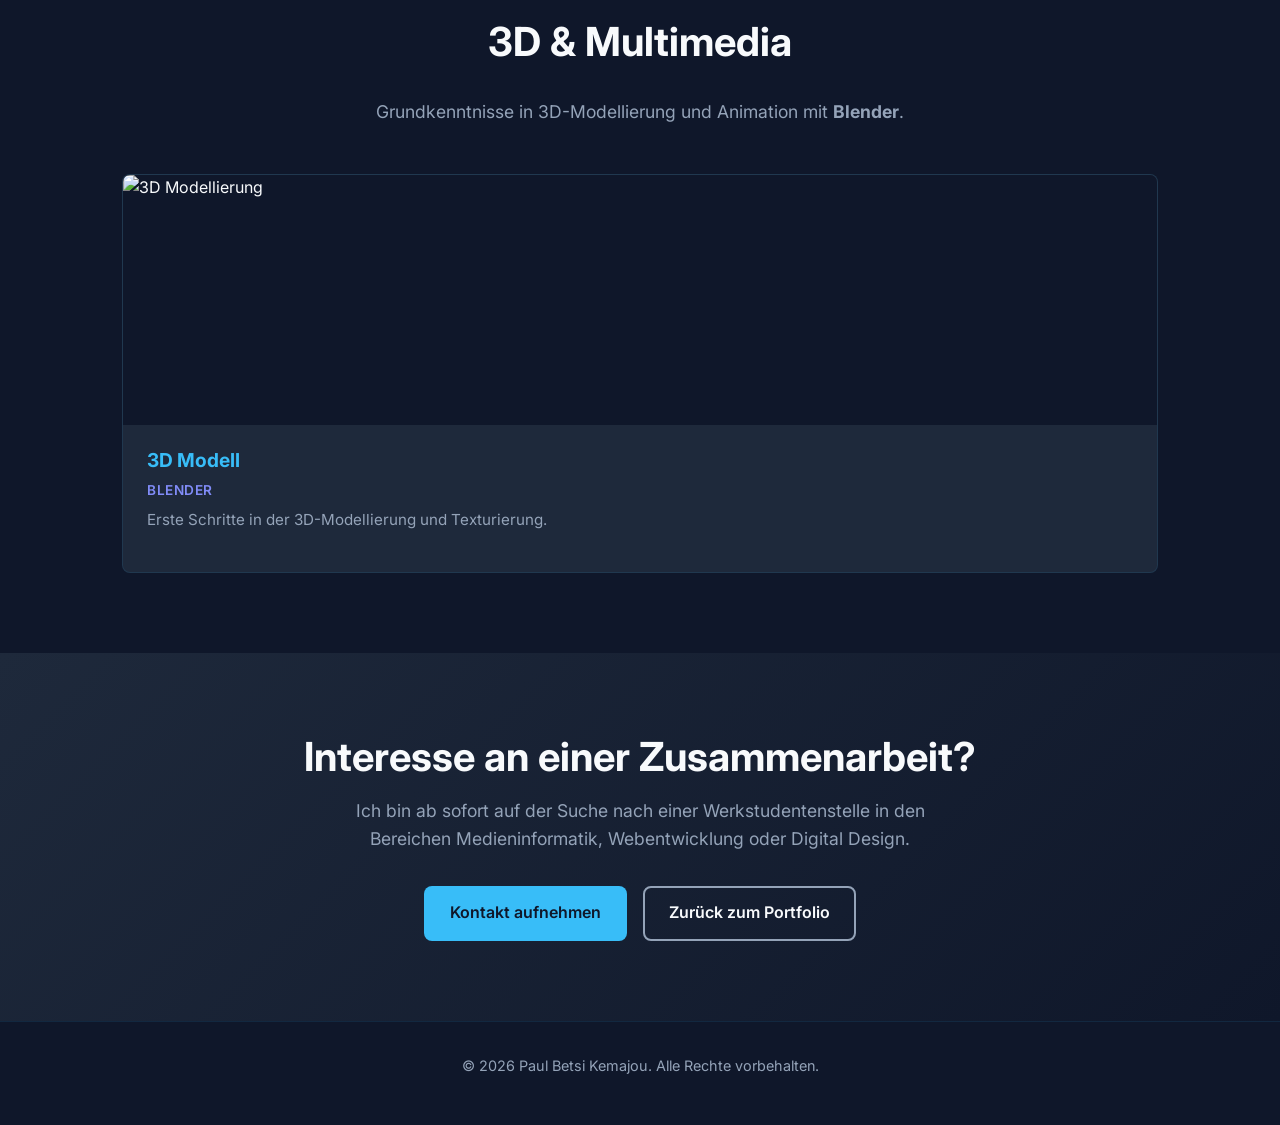
==== commit f6bf0b15: "fix: rename and reorganize design images" ====
--- a/design.html
+++ b/design.html
@@ -110,58 +110,57 @@
             </div>
         </section>
 
-        <!-- Section 2: UI/UX Design -->
-        <section class="project-section bg-secondary">
-            <div class="container">
-                <h2>🎨 UI/UX Design</h2>
-                <p class="section-intro">
-                    Als Medieninformatik-Student verbinde ich technisches Verständnis mit 
-                    <strong>user-zentriertem Design</strong>. Hier sind einige meiner UI/UX-Arbeiten in Figma.
-                </p>
-
-                <div class="gallery-grid">
-                    <!-- UI Projet 1 -->
-                    <div class="gallery-item">
-                        <div class="gallery-image">
-                            <img src="assets/images/design/ui-pharmalink-1.jpg" alt="UI Design PharmaLink">
-                        </div>
-                        <div class="gallery-info">
-                            <h3>PharmaLink Africa – UI Design</h3>
-                            <p class="gallery-tools">Figma</p>
-                            <p class="gallery-desc">High-Fidelity Mockups für die Patient-App mit Fokus auf Benutzerfreundlichkeit.</p>
-                        </div>
-                    </div>
-
-                    <!-- UI Projet 2 -->
-                    <div class="gallery-item">
-                        <div class="gallery-image">
-                            <img src="assets/images/design/ui-pharmalink-2.jpg" alt="UI Design PharmaLink Dashboard">
-                        </div>
-                        <div class="gallery-info">
-                            <h3>PharmaLink Africa – Dashboard</h3>
-                            <p class="gallery-tools">Figma</p>
-                            <p class="gallery-desc">Apotheken-Dashboard mit Statistiken und Lagerverwaltung.</p>
-                        </div>
-                    </div>
-
-                    <!-- UI Projet 3 -->
-                    <div class="gallery-item">
-                        <div class="gallery-image">
-                            <img src="assets/images/design/ui-wireframe.jpg" alt="Wireframe Design">
-                        </div>
-                        <div class="gallery-info">
-                            <h3>Wireframes & Prototyping</h3>
-                            <p class="gallery-tools">Figma</p>
-                            <p class="gallery-desc">Low-Fidelity Wireframes und interaktive Prototypen für Webanwendungen.</p>
-                        </div>
-                    </div>
-                </div>
-
-                <div style="text-align: center; margin-top: 3rem;">
-                    <a href="https://www.figma.com/@pbetsi" target="_blank" class="btn btn-outline">Mein Figma-Profil ansehen →</a>
-                </div>
-            </div>
-        </section>
+        <!-- Section 2: PharmaLink Screenshots -->
+<section class="project-section bg-secondary">
+    <div class="container">
+        <h2>📱 PharmaLink Africa – Interface</h2>
+        <p class="section-intro">
+            Captures d'écran de l'application Flutter en cours de développement.
+        </p>
+
+        <div class="gallery-grid">
+            <!-- Screen 1 -->
+            <div class="gallery-item">
+                <div class="gallery-image">
+                    <img src="assets/images/design/pharmalink-screen-1.jpg" alt="PharmaLink Patient App">
+                </div>
+                <div class="gallery-info">
+                    <h3>Patient App</h3>
+                    <p class="gallery-tools">Flutter · Dart</p>
+                    <p class="gallery-desc">Interface utilisateur pour les patients avec recherche de médicaments.</p>
+                </div>
+            </div>
+
+            <!-- Screen 2 -->
+            <div class="gallery-item">
+                <div class="gallery-image">
+                    <img src="assets/images/design/pharmalink-screen-2.jpg" alt="PharmaLink Dashboard">
+                </div>
+                <div class="gallery-info">
+                    <h3>Apotheken Dashboard</h3>
+                    <p class="gallery-tools">Flutter · Supabase</p>
+                    <p class="gallery-desc">Tableau de bord pour la gestion des stocks et commandes.</p>
+                </div>
+            </div>
+
+            <!-- Screen 3 -->
+            <div class="gallery-item">
+                <div class="gallery-image">
+                    <img src="assets/images/design/pharmalink-screen-3.jpg" alt="PharmaLink Chat">
+                </div>
+                <div class="gallery-info">
+                    <h3>Chat & Benachrichtigungen</h3>
+                    <p class="gallery-tools">Flutter · Realtime</p>
+                    <p class="gallery-desc">Système de messagerie en temps réel entre patients et pharmacies.</p>
+                </div>
+            </div>
+        </div>
+        
+        <div style="text-align: center; margin-top: 2rem;">
+            <a href="pharmalink.html" class="btn btn-primary">Mehr über PharmaLink erfahren →</a>
+        </div>
+    </div>
+</section>
 
         <!-- Section 3: Webdesign -->
         <section class="project-section">
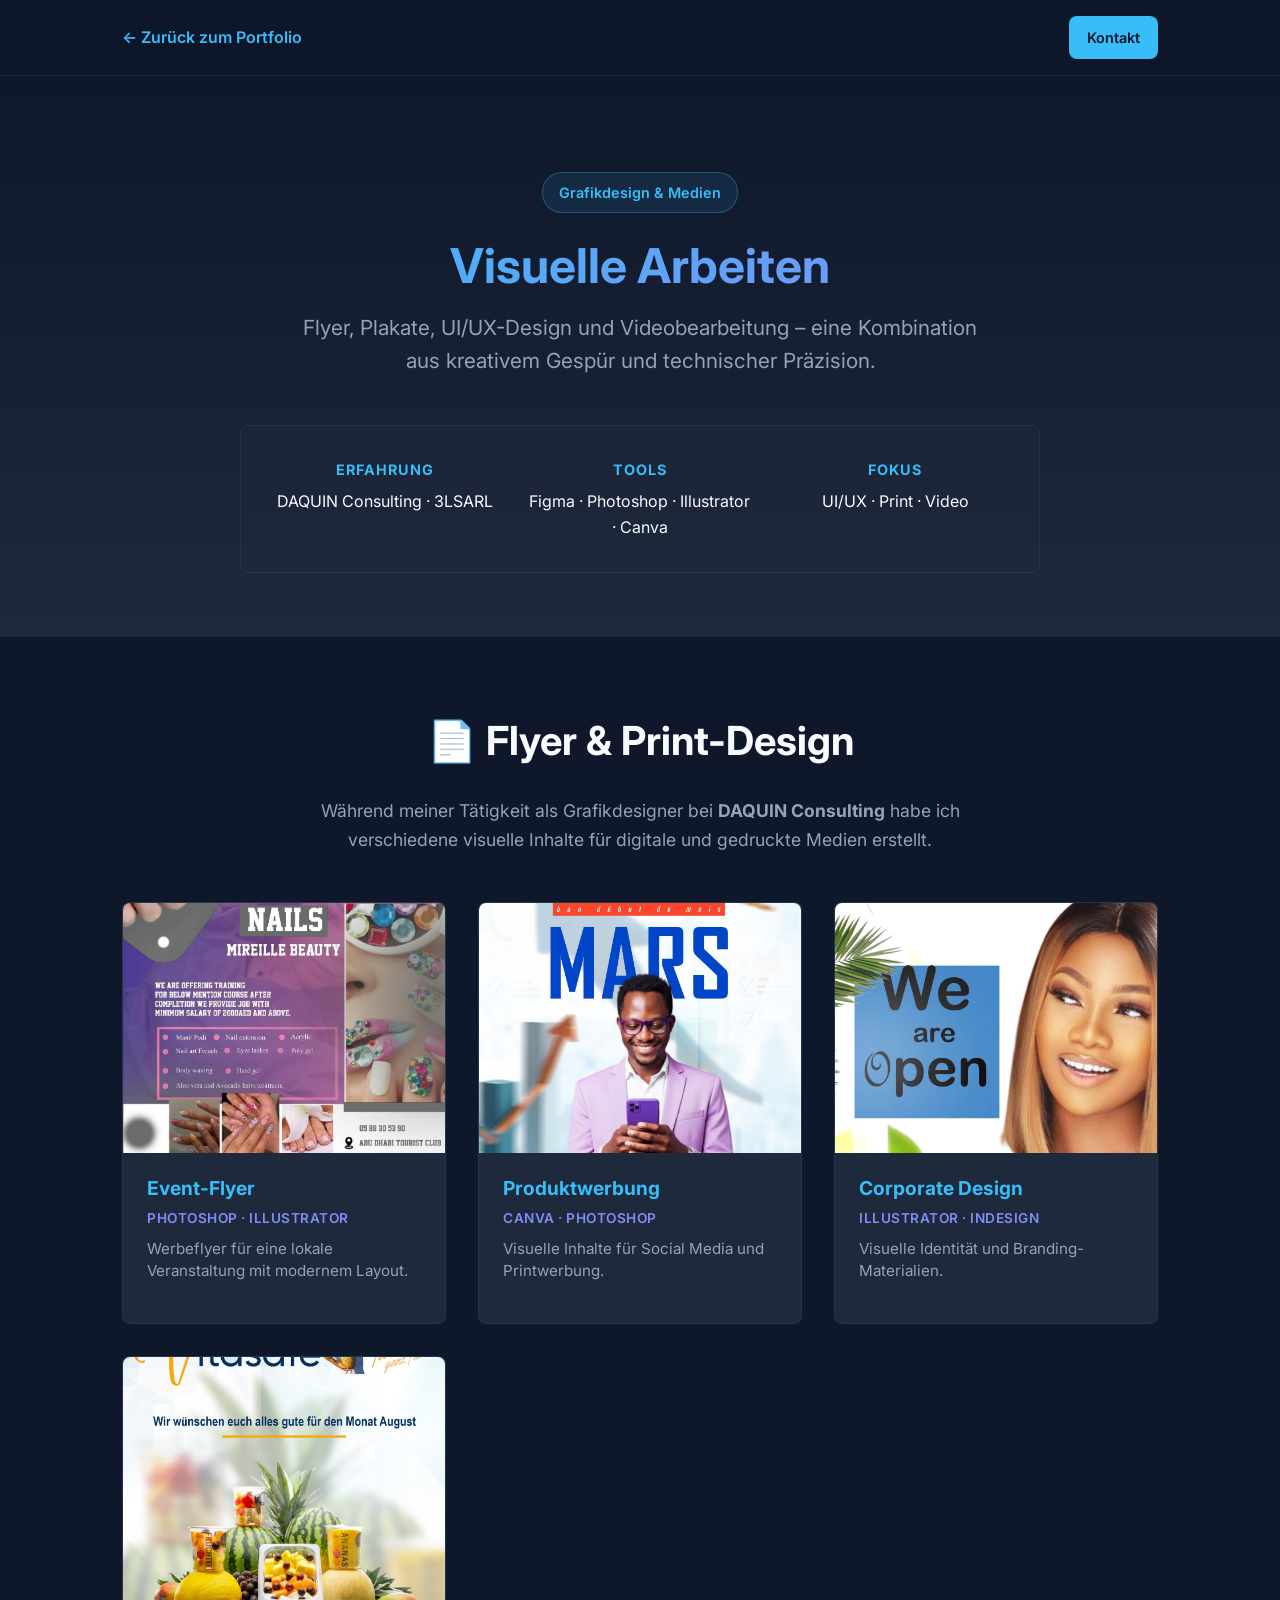
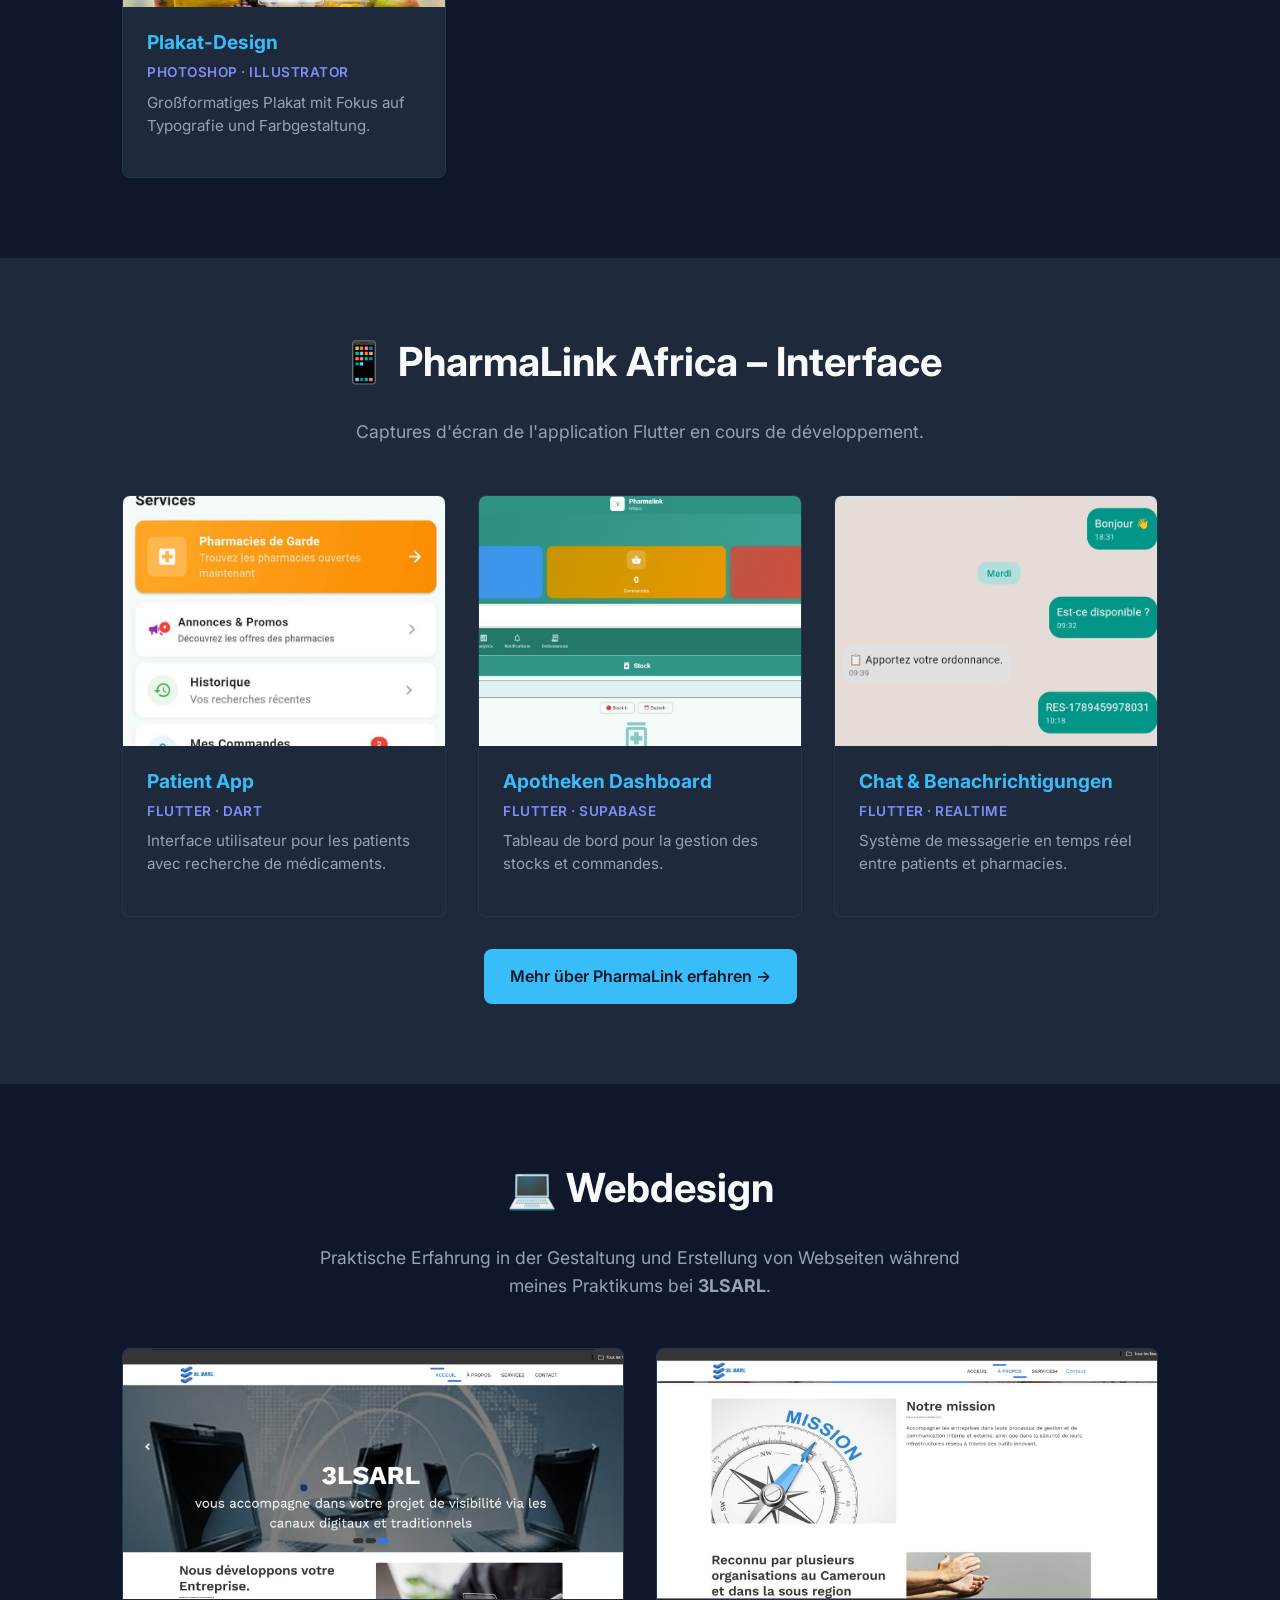
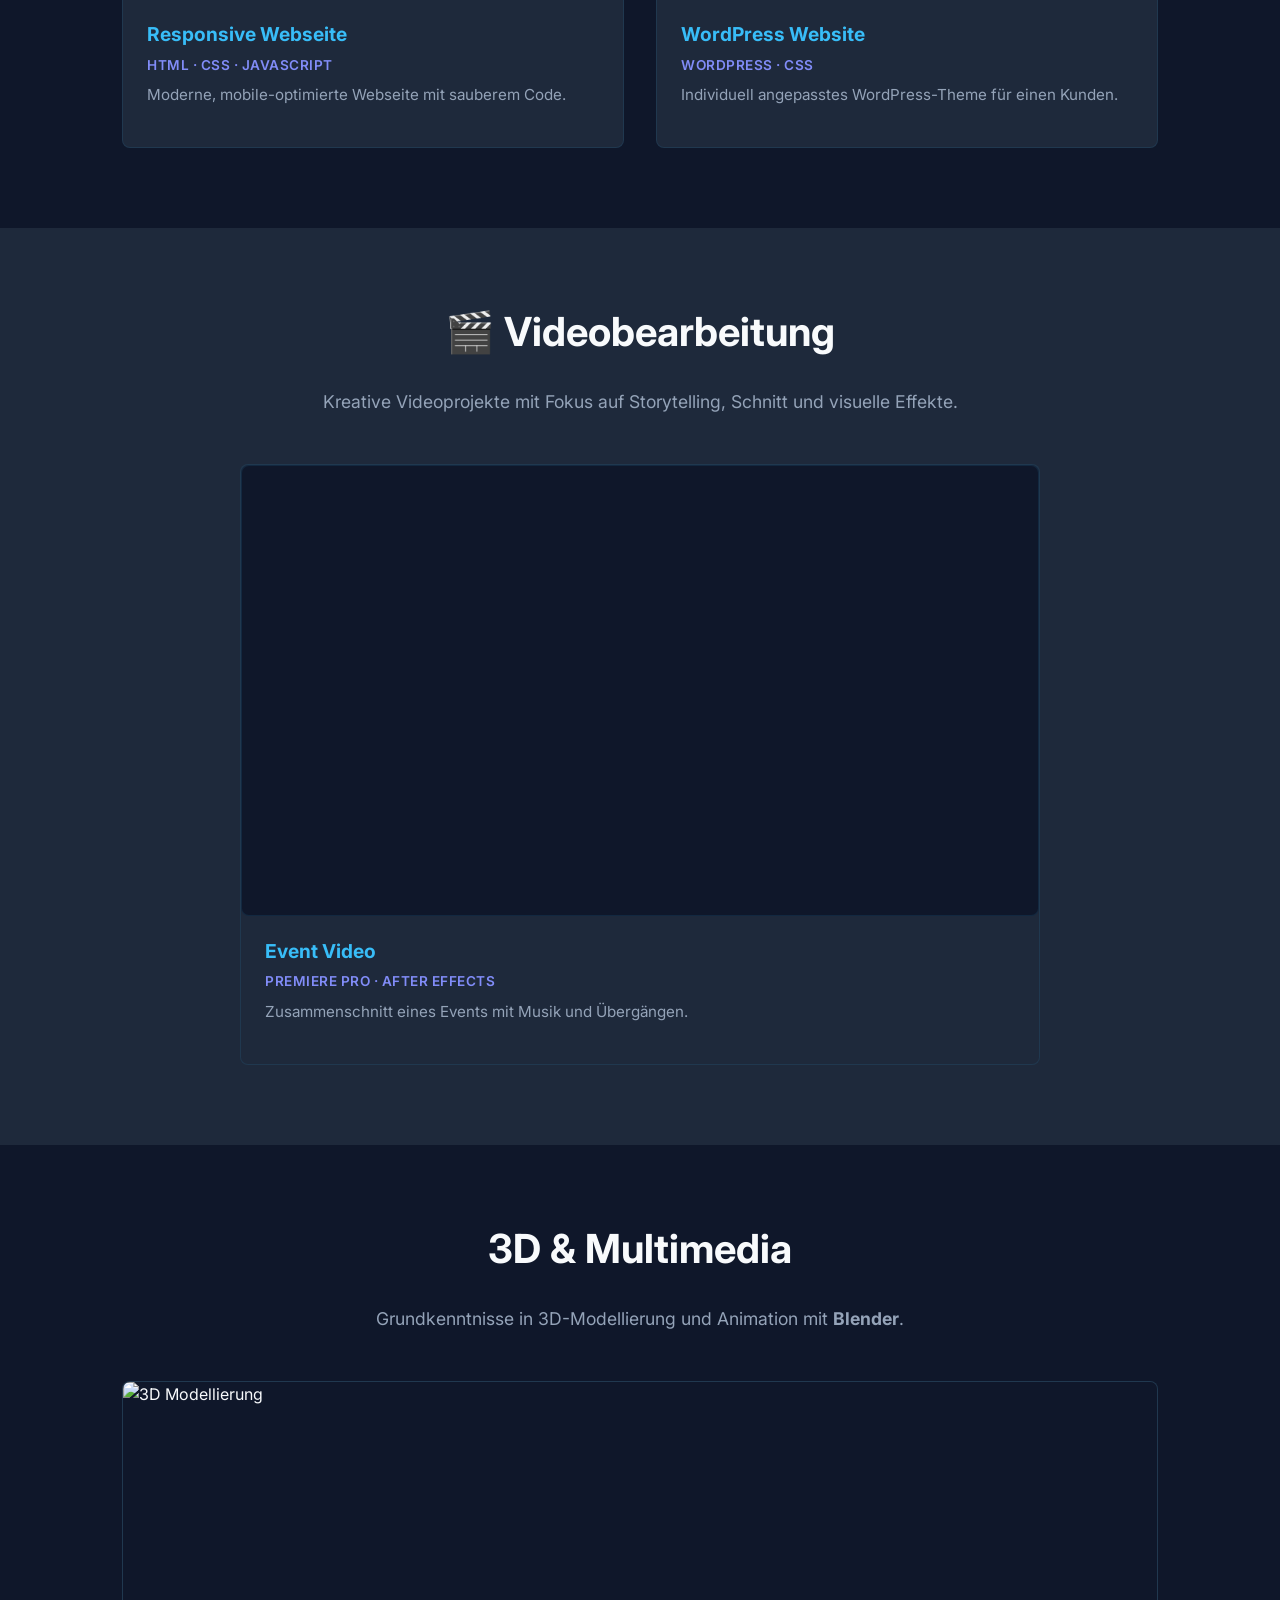
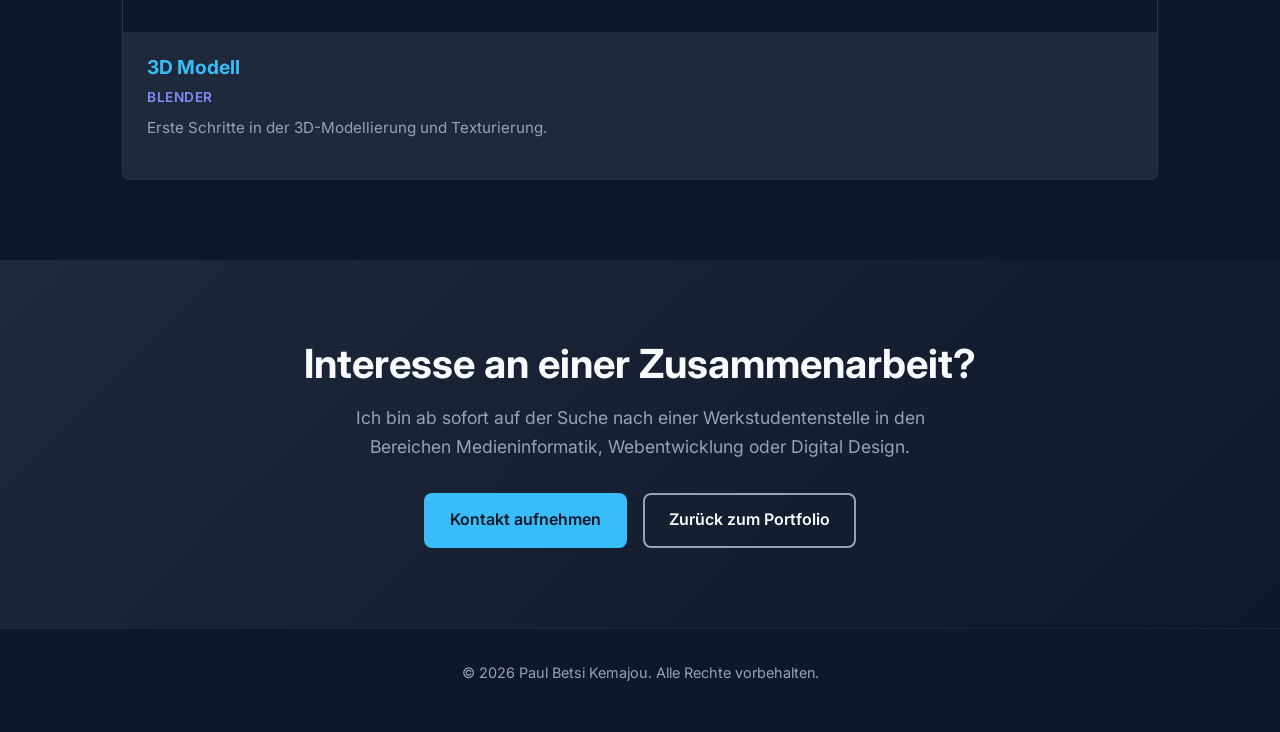
==== commit 856e9652: "fix: update index.html and add YouTube video to design page" ====
--- a/design.html
+++ b/design.html
@@ -199,77 +199,35 @@
             </div>
         </section>
 
-        <!-- Section 4: Videobearbeitung -->
-        <section class="project-section bg-secondary">
-            <div class="container">
-                <h2>🎬 Videobearbeitung</h2>
-                <p class="section-intro">
-                    Kreative Videoprojekte mit Fokus auf Storytelling, Schnitt und visuelle Effekte.
-                </p>
-
-                <div class="video-grid">
-                    <!-- Vidéo 1 -->
-                    <div class="video-item">
-                        <div class="video-container">
-                            <iframe 
-                                src="https://www.youtube.com/embed/VIDEO_ID_1" 
-                                title="Video Projekt 1"
-                                frameborder="0" 
-                                allow="accelerometer; autoplay; clipboard-write; encrypted-media; gyroscope; picture-in-picture" 
-                                allowfullscreen>
-                            </iframe>
-                        </div>
-                        <div class="video-info">
-                            <h3>Event Video</h3>
-                            <p class="video-tools">Premiere Pro · After Effects</p>
-                            <p class="video-desc">Zusammenschnitt eines Events mit Musik und Übergängen.</p>
-                        </div>
-                    </div>
-
-                    <!-- Vidéo 2 -->
-                    <div class="video-item">
-                        <div class="video-container">
-                            <iframe 
-                                src="https://www.youtube.com/embed/VIDEO_ID_2" 
-                                title="Video Projekt 2"
-                                frameborder="0" 
-                                allow="accelerometer; autoplay; clipboard-write; encrypted-media; gyroscope; picture-in-picture" 
-                                allowfullscreen>
-                            </iframe>
-                        </div>
-                        <div class="video-info">
-                            <h3>Werbevideo</h3>
-                            <p class="video-tools">DaVinci Resolve</p>
-                            <p class="video-desc">Kurzes Werbevideo mit Color Grading und Motion Graphics.</p>
-                        </div>
-                    </div>
-
-                    <!-- Vidéo 3 -->
-                    <div class="video-item">
-                        <div class="video-container">
-                            <iframe 
-                                src="https://www.youtube.com/embed/VIDEO_ID_3" 
-                                title="Video Projekt 3"
-                                frameborder="0" 
-                                allow="accelerometer; autoplay; clipboard-write; encrypted-media; gyroscope; picture-in-picture" 
-                                allowfullscreen>
-                            </iframe>
-                        </div>
-                        <div class="video-info">
-                            <h3>Tutorial / Demo</h3>
-                            <p class="video-tools">OBS · Premiere Pro</p>
-                            <p class="video-desc">Erklärvideo mit Screen-Recording und Voice-Over.</p>
-                        </div>
-                    </div>
-                </div>
-
-                <div style="text-align: center; margin-top: 3rem;">
-                    <p style="color: var(--color-text-secondary); font-size: 0.9rem;">
-                        💡 Tipp: Ersetze <code style="background: var(--color-bg); padding: 0.2rem 0.5rem; border-radius: 4px;">VIDEO_ID</code> in deinem HTML mit der echten YouTube-Video-ID.
-                    </p>
-                </div>
-            </div>
-        </section>
+      <!-- Section: Videobearbeitung -->
+<section class="project-section bg-secondary">
+    <div class="container">
+        <h2>🎬 Videobearbeitung</h2>
+        <p class="section-intro">
+            Kreative Videoprojekte mit Fokus auf Storytelling, Schnitt und visuelle Effekte.
+        </p>
+
+        <div class="video-grid" style="max-width: 800px; margin: 0 auto;">
+            <!-- Single Video -->
+            <div class="video-item">
+                <div class="video-container">
+                    <iframe 
+                        src="https://www.youtube.com/embed/lMoS_St8vFk" 
+                        title="Event Video"
+                        frameborder="0" 
+                        allow="accelerometer; autoplay; clipboard-write; encrypted-media; gyroscope; picture-in-picture" 
+                        allowfullscreen>
+                    </iframe>
+                </div>
+                <div class="video-info">
+                    <h3>Event Video</h3>
+                    <p class="video-tools">Premiere Pro · After Effects</p>
+                    <p class="video-desc">Zusammenschnitt eines Events mit Musik und Übergängen.</p>
+                </div>
+            </div>
+        </div>
+    </div>
+</section>
 
         <!-- Section 5: 3D & Multimedia (Bonus) -->
         <section class="project-section">
